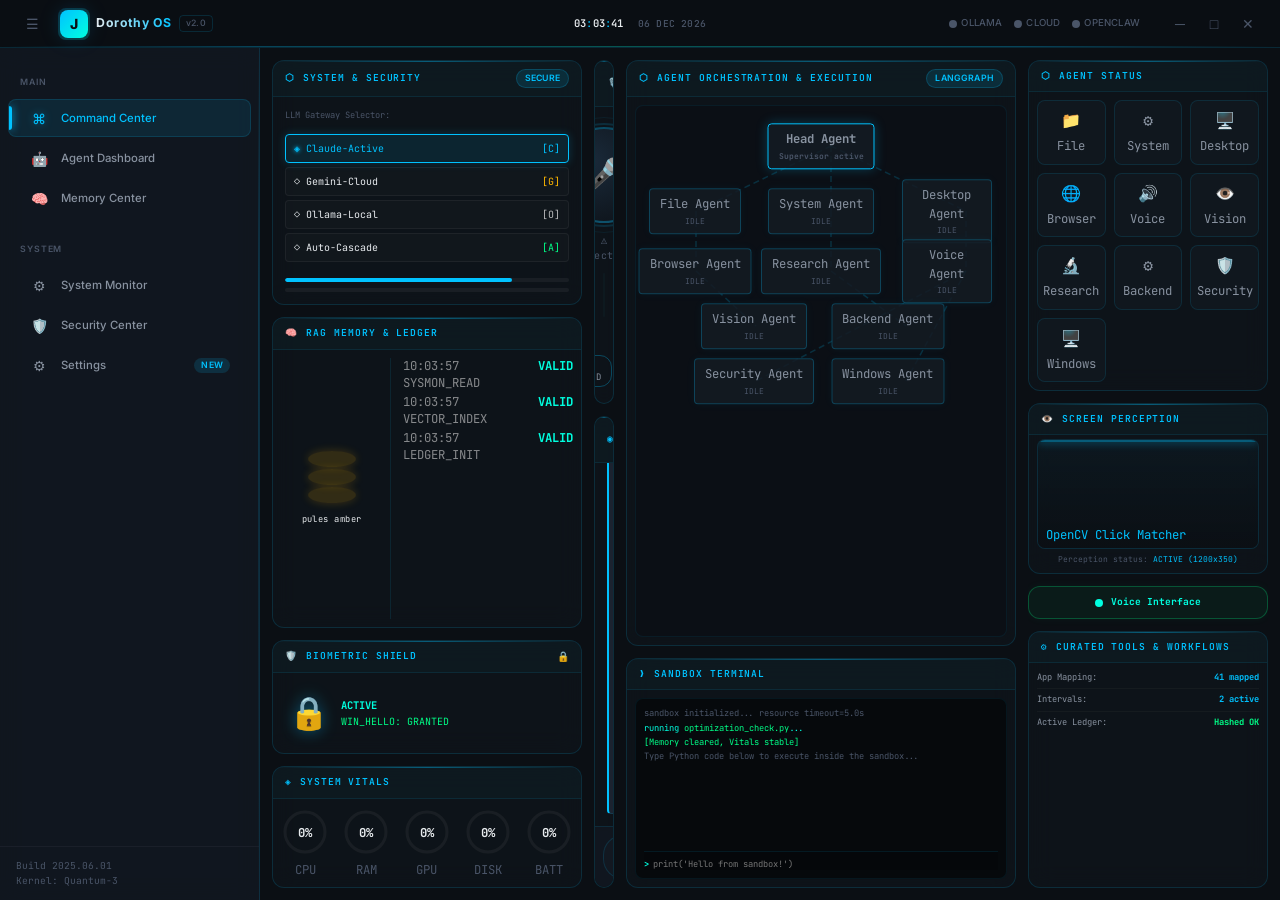
==== ui/index.html @ 58ab39a3 "feat: Initial commit of Dorothy OS v2.0 - Multiagent System OS with voice, intent-routing, LLM provi" ====
<!DOCTYPE html>
<html lang="en">
<head>
  <meta charset="UTF-8">
  <meta name="viewport" content="width=device-width, initial-scale=1.0">
  <meta name="description" content="Dorothy OS v2.0 — AI Operating System Command Center">
  <meta name="theme-color" content="#0B0F14">
  <title>Dorothy OS v2.0 — Command Center</title>

  <!-- Google Fonts -->
  <link rel="preconnect" href="https://fonts.googleapis.com">
  <link rel="preconnect" href="https://fonts.gstatic.com" crossorigin>
  <link href="https://fonts.googleapis.com/css2?family=Inter:wght@300;400;500;600;700;800&family=JetBrains+Mono:wght@300;400;500;600;700&display=swap" rel="stylesheet">

  <!-- Design System -->
  <link rel="stylesheet" href="/ui/css/tokens.css">
  <link rel="stylesheet" href="/ui/css/layout.css">
  <link rel="stylesheet" href="/ui/css/components.css">
  <link rel="stylesheet" href="/ui/css/hud.css">

  <style>
    /* ── Voice Orb ─────────────────────────────────── */
    .voice-orb-wrap {
      display: flex;
      flex-direction: column;
      align-items: center;
      gap: 10px;
      padding: 12px 0 8px;
    }
    .voice-orb {
      position: relative;
      width: 96px;
      height: 96px;
      border-radius: 50%;
      cursor: pointer;
      transition: transform 0.15s ease, box-shadow 0.3s ease;
      background: radial-gradient(circle at 35% 35%, #1a2a3a, #0b0f14);
      border: 2px solid rgba(0,194,255,0.3);
      display: flex;
      align-items: center;
      justify-content: center;
      font-size: 32px;
      user-select: none;
      -webkit-user-select: none;
    }
    .voice-orb::before {
      content: '';
      position: absolute;
      inset: -6px;
      border-radius: 50%;
      border: 2px solid rgba(0,194,255,0.15);
      animation: orb-pulse-idle 3s ease-in-out infinite;
    }
    .voice-orb::after {
      content: '';
      position: absolute;
      inset: -12px;
      border-radius: 50%;
      border: 1px solid rgba(0,194,255,0.07);
      animation: orb-pulse-idle 3s ease-in-out infinite 0.8s;
    }
    @keyframes orb-pulse-idle {
      0%, 100% { opacity: 0.4; transform: scale(1); }
      50%       { opacity: 0.9; transform: scale(1.06); }
    }
    /* Recording state */
    .voice-orb.orb-recording {
      background: radial-gradient(circle at 35% 35%, #3a1a1a, #1a0a0a);
      border-color: rgba(255,50,50,0.8);
      box-shadow: 0 0 24px rgba(255,50,50,0.6), 0 0 48px rgba(255,50,50,0.2);
      transform: scale(1.08);
      animation: orb-record-pulse 0.6s ease-in-out infinite alternate;
    }
    @keyframes orb-record-pulse {
      from { box-shadow: 0 0 20px rgba(255,50,50,0.5); }
      to   { box-shadow: 0 0 40px rgba(255,50,50,0.9), 0 0 80px rgba(255,50,50,0.3); }
    }
    /* Processing state */
    .voice-orb.orb-processing {
      border-color: rgba(255,184,0,0.8);
      box-shadow: 0 0 24px rgba(255,184,0,0.5);
      animation: orb-spin 1s linear infinite;
    }
    @keyframes orb-spin {
      from { filter: hue-rotate(0deg); }
      to   { filter: hue-rotate(360deg); }
    }
    /* Speaking state */
    .voice-orb.orb-speaking {
      border-color: rgba(0,255,136,0.8);
      box-shadow: 0 0 24px rgba(0,255,136,0.5), 0 0 48px rgba(0,255,136,0.2);
      animation: orb-speak-pulse 0.4s ease-in-out infinite alternate;
    }
    @keyframes orb-speak-pulse {
      from { transform: scale(1.0); box-shadow: 0 0 16px rgba(0,255,136,0.4); }
      to   { transform: scale(1.1); box-shadow: 0 0 36px rgba(0,255,136,0.8); }
    }
    /* Hold label */
    #voice-orb-status {
      font-family: var(--font-mono);
      font-size: 10px;
      color: var(--text-muted);
      letter-spacing: 0.08em;
      text-align: center;
    }
    /* Waveform canvas */
    #voice-wave-canvas {
      width: 100%;
      height: 44px;
      display: block;
      border-radius: 6px;
      background: rgba(0,194,255,0.03);
    }
    /* Live transcript */
    #voice-transcript-live {
      font-family: var(--font-mono);
      font-size: 10px;
      color: var(--color-accent-cyan);
      text-align: center;
      min-height: 16px;
      transition: opacity 0.4s ease;
      opacity: 0;
      padding: 0 8px;
      word-break: break-word;
    }
    /* Mode toggle */
    #btn-voice-mode-toggle {
      font-family: var(--font-mono);
      font-size: 9px;
      padding: 3px 10px;
      border-radius: 12px;
      border: 1px solid rgba(0,194,255,0.3);
      background: transparent;
      color: var(--text-secondary);
      cursor: pointer;
      letter-spacing: 0.06em;
      transition: all 0.2s;
    }
    #btn-voice-mode-toggle.active {
      border-color: rgba(255,50,50,0.7);
      color: #ff5555;
      background: rgba(255,50,50,0.08);
    }
    #btn-voice-mode-toggle:hover { opacity: 0.85; }
    /* Wave ring state classes */
    .audio-waveform-ring.voice-state-recording .wave-bar { animation-play-state: running; background: #ff4444; }
    .audio-waveform-ring.voice-state-speaking  .wave-bar { animation-play-state: running; background: #00ff88; }
    .audio-waveform-ring.voice-state-idle      .wave-bar { animation-play-state: paused; }

    /* ── Agent Dashboard ──────────────────────────────── */
    .full-page-grid { display:flex; flex-direction:column; gap:16px; padding:16px; height:100%; overflow-y:auto; }
    .agent-full-card { background:rgba(0,194,255,0.04); border:1px solid rgba(0,194,255,0.15); border-radius:12px; padding:20px; }
    .head-card { border-color:rgba(0,194,255,0.4); background:rgba(0,194,255,0.07); }
    .agent-full-header { display:flex; align-items:center; gap:14px; margin-bottom:16px; }
    .agent-full-icon { font-size:36px; }
    .agent-full-name { font-size:18px; font-weight:700; color:#fff; }
    .agent-badge-general { background:#00c2ff; color:#000; font-size:9px; font-weight:800; padding:2px 7px; border-radius:8px; margin-left:8px; vertical-align:middle; }
    .agent-full-role { font-size:11px; color:var(--text-muted); font-family:var(--font-mono); margin-top:3px; }
    .agent-live-dot { width:10px; height:10px; border-radius:50%; background:#00ff88; margin-left:auto; box-shadow:0 0 8px #00ff88; animation:orb-pulse-idle 2s infinite; }
    .agent-full-stats { display:flex; gap:24px; margin-bottom:12px; }
    .agent-stat-block { text-align:center; }
    .agent-stat-val { font-size:24px; font-weight:700; color:#00c2ff; font-family:var(--font-mono); }
    .agent-stat-label { font-size:10px; color:var(--text-muted); text-transform:uppercase; }
    .agent-full-desc { font-size:12px; color:var(--text-secondary); line-height:1.6; }
    .employee-agents-section { flex:1; }
    .section-label { font-family:var(--font-mono); font-size:9px; color:var(--text-muted); letter-spacing:0.1em; margin-bottom:10px; }
    .employee-grid { display:grid; grid-template-columns:repeat(auto-fill,minmax(130px,1fr)); gap:10px; }
    .emp-card { background:rgba(255,255,255,0.03); border:1px solid rgba(255,255,255,0.08); border-radius:10px; padding:14px 10px; text-align:center; transition:all 0.2s; }
    .emp-card.emp-active { border-color:rgba(0,194,255,0.5); background:rgba(0,194,255,0.08); box-shadow:0 0 12px rgba(0,194,255,0.15); }
    .emp-icon { font-size:22px; margin-bottom:6px; }
    .emp-name { font-size:11px; font-weight:600; color:#fff; }
    .emp-role { font-size:9px; color:var(--text-muted); font-family:var(--font-mono); margin-top:2px; }
    .emp-status { font-size:9px; font-weight:700; font-family:var(--font-mono); margin-top:6px; padding:2px 6px; border-radius:6px; }
    .emp-status.idle    { color:rgba(255,255,255,0.3); background:rgba(255,255,255,0.04); }
    .emp-status.working { color:#ffb800; background:rgba(255,184,0,0.1); animation:orb-pulse-idle 0.8s infinite; }
    .emp-status.thinking{ color:#00c2ff; background:rgba(0,194,255,0.1); }
    .task-log-panel { background:rgba(0,0,0,0.2); border:1px solid rgba(0,194,255,0.1); border-radius:10px; padding:14px; }
    .task-log-feed { max-height:200px; overflow-y:auto; display:flex; flex-direction:column; gap:3px; }
    .task-log-row { font-family:var(--font-mono); font-size:10px; color:var(--text-secondary); display:flex; gap:10px; }
    .task-log-row.muted { color:var(--text-muted); }
    .tlog-time { color:rgba(0,194,255,0.5); flex-shrink:0; }
    .tlog-msg { word-break:break-word; }

    /* ── Memory Center ─────────────────────────────────── */
    .memory-page-layout { display:flex; flex-direction:column; gap:16px; padding:16px; height:100%; overflow-y:auto; }
    .memory-search-bar { display:flex; gap:10px; }
    .memory-search-field { flex:1; background:rgba(0,194,255,0.05); border:1px solid rgba(0,194,255,0.2); border-radius:8px; padding:10px 14px; color:#fff; font-size:13px; outline:none; }
    .memory-search-field:focus { border-color:rgba(0,194,255,0.5); }
    .memory-search-submit { background:rgba(0,194,255,0.15); border:1px solid rgba(0,194,255,0.3); color:#00c2ff; padding:10px 18px; border-radius:8px; cursor:pointer; font-weight:600; transition:all 0.2s; }
    .memory-search-submit:hover { background:rgba(0,194,255,0.25); }
    .memory-stats-row { display:grid; grid-template-columns:repeat(4,1fr); gap:10px; }
    .mem-stat-card { background:rgba(0,194,255,0.04); border:1px solid rgba(0,194,255,0.12); border-radius:10px; padding:14px; text-align:center; }
    .mem-stat-num { font-size:22px; font-weight:700; color:#00c2ff; font-family:var(--font-mono); }
    .mem-stat-label { font-size:10px; color:var(--text-muted); margin-top:4px; }
    .memory-results-panel { flex:1; display:flex; flex-direction:column; gap:8px; overflow-y:auto; }
    .memory-result-placeholder { color:var(--text-muted); font-size:13px; text-align:center; padding:40px; }
    .memory-result-card { background:rgba(255,255,255,0.03); border:1px solid rgba(255,255,255,0.07); border-radius:10px; padding:14px; }
    .mem-res-role { font-size:9px; font-weight:700; font-family:var(--font-mono); margin-bottom:6px; display:inline-block; padding:2px 7px; border-radius:4px; }
    .mem-res-role.user      { background:rgba(0,194,255,0.15); color:#00c2ff; }
    .mem-res-role.assistant { background:rgba(0,255,136,0.12); color:#00ff88; }
    .mem-res-text { font-size:13px; color:#fff; margin-bottom:6px; line-height:1.5; }
    .mem-res-meta { font-size:10px; color:var(--text-muted); font-family:var(--font-mono); }

    /* ── System Monitor ────────────────────────────────── */
    .sysmon-layout { display:flex; flex-direction:column; gap:16px; padding:16px; height:100%; overflow-y:auto; }
    .sysmon-vitals-row { display:grid; grid-template-columns:repeat(5,1fr); gap:10px; }
    .sysmon-vital-card { background:rgba(0,194,255,0.04); border:1px solid rgba(0,194,255,0.12); border-radius:10px; padding:14px 12px; }
    .sysmon-vital-label { font-family:var(--font-mono); font-size:9px; color:var(--text-muted); letter-spacing:0.1em; margin-bottom:8px; }
    .sysmon-bar-wrap { background:rgba(255,255,255,0.06); border-radius:4px; height:6px; margin-bottom:8px; overflow:hidden; }
    .sysmon-bar { height:100%; border-radius:4px; transition:width 1s ease; width:0%; }
    .sysmon-vital-val { font-size:18px; font-weight:700; color:#fff; font-family:var(--font-mono); }
    .sysmon-procs-panel { background:rgba(0,0,0,0.2); border:1px solid rgba(0,194,255,0.1); border-radius:10px; padding:14px; flex:1; }
    .sysmon-procs-header { display:flex; justify-content:space-between; align-items:center; margin-bottom:12px; font-family:var(--font-mono); font-size:11px; color:var(--text-secondary); }
    .sysmon-refresh-btn { background:rgba(0,194,255,0.1); border:1px solid rgba(0,194,255,0.2); color:#00c2ff; padding:4px 12px; border-radius:6px; cursor:pointer; font-size:11px; }
    .sysmon-procs-table-wrap { overflow-y:auto; max-height:280px; }
    .sysmon-table { width:100%; border-collapse:collapse; font-family:var(--font-mono); font-size:11px; }
    .sysmon-table th { color:var(--text-muted); padding:6px 8px; text-align:left; border-bottom:1px solid rgba(255,255,255,0.06); font-weight:600; position:sticky; top:0; background:#0b0f14; }
    .sysmon-table td { padding:6px 8px; color:var(--text-secondary); border-bottom:1px solid rgba(255,255,255,0.04); }
    .sysmon-table tr:hover td { background:rgba(0,194,255,0.04); }
    .smon-proc-name { color:#fff; font-weight:500; max-width:160px; overflow:hidden; text-overflow:ellipsis; white-space:nowrap; }
    .smon-loading { text-align:center; color:var(--text-muted); padding:20px; }
    .smon-kill-btn { background:rgba(255,50,50,0.1); border:1px solid rgba(255,50,50,0.3); color:#ff5555; padding:2px 8px; border-radius:4px; cursor:pointer; font-size:10px; }
    .smon-kill-btn:hover { background:rgba(255,50,50,0.2); }
    .sysmon-net-row { display:grid; grid-template-columns:repeat(4,1fr); gap:10px; }
    .sysmon-net-card { background:rgba(0,194,255,0.04); border:1px solid rgba(0,194,255,0.1); border-radius:10px; padding:14px; display:flex; flex-direction:column; gap:4px; }
    .smon-net-label { font-size:10px; color:var(--text-muted); font-family:var(--font-mono); }
    .smon-net-val { font-size:16px; font-weight:700; color:#00c2ff; font-family:var(--font-mono); }

    /* ── Security Center ───────────────────────────────── */
    .security-layout { display:flex; flex-direction:column; gap:16px; padding:16px; height:100%; overflow-y:auto; }
    .sec-biometric-card { background:linear-gradient(135deg,rgba(0,194,255,0.08),rgba(0,255,136,0.04)); border:1px solid rgba(0,194,255,0.25); border-radius:14px; padding:24px; text-align:center; }
    .sec-bio-icon { font-size:48px; margin-bottom:10px; }
    .sec-bio-title { font-size:18px; font-weight:700; color:#fff; }
    .sec-bio-status { font-family:var(--font-mono); font-size:13px; color:#00ff88; margin:8px 0 16px; }
    .sec-challenge-btn { background:rgba(0,194,255,0.15); border:1px solid rgba(0,194,255,0.4); color:#00c2ff; padding:10px 24px; border-radius:8px; cursor:pointer; font-size:13px; font-weight:600; transition:all 0.2s; }
    .sec-challenge-btn:hover { background:rgba(0,194,255,0.25); }
    .sec-audit-panel { background:rgba(0,0,0,0.2); border:1px solid rgba(0,194,255,0.1); border-radius:10px; padding:16px; }
    .sec-panel-title { font-family:var(--font-mono); font-size:11px; color:var(--text-muted); margin-bottom:12px; }
    .sec-audit-feed { display:flex; flex-direction:column; gap:4px; max-height:200px; overflow-y:auto; }
    .sec-audit-row { display:flex; gap:12px; align-items:center; font-family:var(--font-mono); font-size:10px; }
    .sec-audit-time { color:rgba(0,194,255,0.5); flex-shrink:0; }
    .sec-audit-action { flex:1; color:var(--text-secondary); }
    .sec-audit-tag { padding:1px 6px; border-radius:4px; font-weight:700; }
    .sec-audit-tag.ok   { background:rgba(0,255,136,0.12); color:#00ff88; }
    .sec-audit-tag.fail { background:rgba(255,50,50,0.12);  color:#ff4444; }
    .sec-keys-panel { background:rgba(0,0,0,0.15); border:1px solid rgba(255,255,255,0.06); border-radius:10px; padding:16px; }
    .sec-key-row { display:flex; justify-content:space-between; align-items:center; padding:10px 0; border-bottom:1px solid rgba(255,255,255,0.05); }
    .sec-key-row:last-child { border-bottom:none; }
    .sec-key-name { font-size:13px; color:#fff; }
    .sec-key-status { font-family:var(--font-mono); font-size:11px; }

    /* ── Settings ──────────────────────────────────────── */
    .settings-layout { display:flex; flex-direction:column; gap:16px; padding:16px; height:100%; overflow-y:auto; }
    .settings-section { background:rgba(255,255,255,0.02); border:1px solid rgba(255,255,255,0.07); border-radius:12px; padding:20px; }
    .settings-section-title { font-size:14px; font-weight:700; color:#fff; margin-bottom:16px; }
    .settings-row { display:flex; align-items:center; justify-content:space-between; margin-bottom:12px; }
    .settings-label { font-size:12px; color:var(--text-secondary); }
    .settings-select { background:rgba(0,194,255,0.07); border:1px solid rgba(0,194,255,0.2); border-radius:7px; color:#fff; padding:7px 12px; font-size:12px; outline:none; min-width:180px; }
    .settings-input  { background:rgba(0,194,255,0.05); border:1px solid rgba(0,194,255,0.15); border-radius:7px; color:#fff; padding:7px 12px; font-size:12px; outline:none; min-width:180px; font-family:var(--font-mono); }
    .settings-apply-btn { background:rgba(0,194,255,0.15); border:1px solid rgba(0,194,255,0.3); color:#00c2ff; padding:9px 20px; border-radius:8px; cursor:pointer; font-size:12px; font-weight:600; margin-top:4px; transition:all 0.2s; }
    .settings-apply-btn:hover { background:rgba(0,194,255,0.25); }
    .settings-conn-result { font-family:var(--font-mono); font-size:11px; color:#00ff88; margin-top:8px; }
    .settings-color-row { display:flex; gap:10px; }
    .color-swatch { width:28px; height:28px; border-radius:50%; cursor:pointer; border:3px solid transparent; transition:all 0.2s; }
    .color-swatch.active { border-color:#fff; transform:scale(1.15); }
    .color-swatch:hover  { transform:scale(1.1); }
  </style>
</head>
<body>

  <!-- ═══════════════════════════════════════════════════════
       APP SHELL
       ═══════════════════════════════════════════════════════ -->
  <div id="app-shell">

    <!-- ─── TOP BAR ──────────────────────────────────────── -->
    <header id="top-bar">
      <div class="topbar-left">
        <button id="btn-sidebar-toggle" aria-label="Toggle sidebar">☰</button>
        <div id="logo">
          <div id="logo-icon">J</div>
          <span id="logo-text">Dorothy OS</span>
          <span id="logo-version">v2.0</span>
        </div>
      </div>

      <div class="topbar-center">
        <div id="system-clock">
          <span class="clock-time">--</span><span class="clock-separator">:</span><span class="clock-time">--</span><span class="clock-separator">:</span><span class="clock-time">--</span>
        </div>
      </div>

      <div class="topbar-right">
        <div class="status-indicators">
          <div class="status-indicator tooltip" data-tooltip="Ollama Local LLM" id="indicator-ollama">
            <span class="status-dot offline" id="dot-ollama"></span>
            <span class="status-label">Ollama</span>
          </div>
          <div class="status-indicator tooltip" data-tooltip="Cloud API" id="indicator-cloud">
            <span class="status-dot offline" id="dot-cloud"></span>
            <span class="status-label">Cloud</span>
          </div>
          <div class="status-indicator tooltip" data-tooltip="OpenClaw Agent Framework" id="indicator-openclaw">
            <span class="status-dot offline" id="dot-openclaw"></span>
            <span class="status-label">OpenClaw</span>
          </div>
        </div>

        <div class="window-controls">
          <button class="window-btn" id="btn-window-minimize" aria-label="Minimize">─</button>
          <button class="window-btn" id="btn-window-maximize" aria-label="Maximize">□</button>
          <button class="window-btn" id="btn-window-close" aria-label="Close">✕</button>
        </div>
      </div>
    </header>

    <!-- ─── SIDEBAR ──────────────────────────────────────── -->
    <aside id="sidebar">
      <nav id="sidebar-nav">
        <div class="nav-section">
          <div class="nav-section-title">Main</div>
          <div class="nav-item active" data-page="command-center" id="nav-command-center">
            <span class="nav-icon">⌘</span>
            <span class="nav-label">Command Center</span>
          </div>
          <div class="nav-item" data-page="agent-dashboard" id="nav-agent-dashboard">
            <span class="nav-icon">🤖</span>
            <span class="nav-label">Agent Dashboard</span>
          </div>
          <div class="nav-item" data-page="memory-center" id="nav-memory-center">
            <span class="nav-icon">🧠</span>
            <span class="nav-label">Memory Center</span>
          </div>
        </div>

        <div class="nav-section">
          <div class="nav-section-title">System</div>
          <div class="nav-item" data-page="system-monitor" id="nav-system-monitor">
            <span class="nav-icon">⚙</span>
            <span class="nav-label">System Monitor</span>
          </div>
          <div class="nav-item" data-page="security-center" id="nav-security-center">
            <span class="nav-icon">🛡️</span>
            <span class="nav-label">Security Center</span>
          </div>
          <div class="nav-item" data-page="settings" id="nav-settings">
            <span class="nav-icon">⚙</span>
            <span class="nav-label">Settings</span>
            <span class="nav-badge">NEW</span>
          </div>
        </div>
      </nav>

      <div class="sidebar-footer">
        <div class="sidebar-footer-text" style="font-size: var(--font-size-xs); color: var(--text-muted); font-family: var(--font-mono);">
          Build 2025.06.01<br>
          Kernel: Quantum-3
        </div>
      </div>
    </aside>

    <!-- ─── MAIN CONTENT ─────────────────────────────────── -->
    <main id="main-content">

      <!-- ═══ COMMAND CENTER PAGE ═══ -->
      <div class="page-view active" id="page-command-center">

        <!-- ─── COLUMN 1: SYSTEM & SECURITY ─── -->
        <div class="hud-col">
          <!-- LLM Gateway -->
          <div class="panel-hud">
            <div class="panel-hud-header">
              <div class="panel-hud-title"><span>⬡</span> System & Security</div>
              <div class="badge badge-cyan">SECURE</div>
            </div>
            <div class="panel-hud-body">
              <div class="llm-gateway-container">
                <div class="llm-label">LLM Gateway Selector:</div>
                <div class="llm-selector-list" id="llm-selectors">
                  <div class="llm-selector-item active" id="llm-claude" data-model="claude">
                    <span><span class="llm-indicator">◈</span> Claude-Active</span>
                    <span style="color:#00c2ff;">[C]</span>
                  </div>
                  <div class="llm-selector-item" id="llm-gemini" data-model="gemini">
                    <span><span class="llm-indicator">◇</span> Gemini-Cloud</span>
                    <span style="color:#ffb800;">[G]</span>
                  </div>
                  <div class="llm-selector-item" id="llm-ollama" data-model="ollama">
                    <span><span class="llm-indicator">◇</span> Ollama-Local</span>
                    <span style="color:rgba(255,255,255,0.7);">[O]</span>
                  </div>
                  <div class="llm-selector-item" id="llm-auto" data-model="auto">
                    <span><span class="llm-indicator">◇</span> Auto-Cascade</span>
                    <span style="color:#00ff88;">[A]</span>
                  </div>
                </div>
                <div style="margin-top: 8px; display: flex; flex-direction: column; gap: 6px;">
                  <div class="llm-slider-track"><div class="llm-slider-fill claude"></div></div>
                  <div class="llm-slider-track"><div class="llm-slider-fill gemini"></div></div>
                </div>
              </div>
            </div>
          </div>

          <!-- RAG Memory & Audit Ledger -->
          <div class="panel-hud" style="flex: 1;">
            <div class="panel-hud-header">
              <div class="panel-hud-title"><span>🧠</span> RAG Memory & Ledger</div>
            </div>
            <div class="panel-hud-body" style="padding: var(--space-sm);">
              <div class="rag-audit-split">
                <!-- RAG memory amber cylinder -->
                <div class="rag-memory-widget">
                  <div class="cylinder-db">
                    <div class="cylinder-ring top"></div>
                    <div class="cylinder-ring mid"></div>
                    <div class="cylinder-ring bot"></div>
                  </div>
                  <div class="rag-db-label">pules amber</div>
                </div>
                <!-- Audit Ledger chain -->
                <div class="audit-ledger-console">
                  <div class="audit-ledger-row"><span>10:03:57 SYSMON_READ</span> <span class="audit-tag-valid">VALID</span></div>
                  <div class="audit-ledger-row"><span>10:03:57 VECTOR_INDEX</span> <span class="audit-tag-valid">VALID</span></div>
                  <div class="audit-ledger-row"><span>10:03:57 LEDGER_INIT</span> <span class="audit-tag-valid">VALID</span></div>
                  <div class="audit-ledger-row"><span>10:03:58 WS_HANDSHAKE</span> <span class="audit-tag-valid">VALID</span></div>
                  <div class="audit-ledger-row"><span>10:04:02 BIO_SHIELD</span> <span class="audit-tag-valid">VALID</span></div>
                  <div class="audit-ledger-row"><span>10:04:02 AUDIT_LEDGER</span> <span class="audit-tag-valid">VALID</span></div>
                  <div class="audit-ledger-row"><span>10:04:15 SYSMON_READ</span> <span class="audit-tag-valid">VALID</span></div>
                </div>
              </div>
            </div>
          </div>

          <!-- Biometric Shield -->
          <div class="panel-hud">
            <div class="panel-hud-header">
              <div class="panel-hud-title"><span>🛡️</span> Biometric Shield</div>
              <span class="icon" style="color: var(--color-accent-cyan); font-size: 10px;">🔒</span>
            </div>
            <div class="panel-hud-body">
              <div class="bio-shield-wrapper" id="bio-shield-trigger">
                <span class="bio-icon-glow" id="bio-icon">🔒</span>
                <div class="bio-status-block">
                  <span class="bio-title-active" id="bio-status-label">ACTIVE</span>
                  <span class="bio-desc" id="bio-status-desc" style="color: #00ff88; font-family: var(--font-mono); font-size: 10px;">WIN_HELLO: GRANTED</span>
                </div>
              </div>
            </div>

          </div>

          <!-- System Vitals Circles -->
          <div class="panel-hud">
            <div class="panel-hud-header">
              <div class="panel-hud-title"><span>◈</span> System Vitals</div>
            </div>
            <div class="panel-hud-body" style="padding: var(--space-sm) var(--space-xs);">
              <div class="radial-vitals-row">
                <!-- CPU -->
                <div class="radial-gauge-container">
                  <svg class="svg-gauge" viewBox="0 0 100 100">
                    <circle class="bg" cx="50" cy="50" r="40" />
                    <circle class="fill" id="circle-cpu" cx="50" cy="50" r="40" style="stroke: #00c2ff;" />
                  </svg>
                  <span class="gauge-inner-val" id="val-cpu">0%</span>
                  <span class="gauge-label">CPU</span>
                </div>
                <!-- RAM -->
                <div class="radial-gauge-container">
                  <svg class="svg-gauge" viewBox="0 0 100 100">
                    <circle class="bg" cx="50" cy="50" r="40" />
                    <circle class="fill" id="circle-ram" cx="50" cy="50" r="40" style="stroke: #00ff88;" />
                  </svg>
                  <span class="gauge-inner-val" id="val-ram">0%</span>
                  <span class="gauge-label">RAM</span>
                </div>
                <!-- GPU -->
                <div class="radial-gauge-container">
                  <svg class="svg-gauge" viewBox="0 0 100 100">
                    <circle class="bg" cx="50" cy="50" r="40" />
                    <circle class="fill" id="circle-gpu" cx="50" cy="50" r="40" style="stroke: #ffb800;" />
                  </svg>
                  <span class="gauge-inner-val" id="val-gpu">0%</span>
                  <span class="gauge-label">GPU</span>
                </div>
                <!-- Disk -->
                <div class="radial-gauge-container">
                  <svg class="svg-gauge" viewBox="0 0 100 100">
                    <circle class="bg" cx="50" cy="50" r="40" />
                    <circle class="fill" id="circle-disk" cx="50" cy="50" r="40" style="stroke: #00c2ff;" />
                  </svg>
                  <span class="gauge-inner-val" id="val-disk">0%</span>
                  <span class="gauge-label">DISK</span>
                </div>
                <!-- Battery -->
                <div class="radial-gauge-container">
                  <svg class="svg-gauge" viewBox="0 0 100 100">
                    <circle class="bg" cx="50" cy="50" r="40" />
                    <circle class="fill" id="circle-battery" cx="50" cy="50" r="40" style="stroke: #00ff88;" />
                  </svg>
                  <span class="gauge-inner-val" id="val-battery">0%</span>
                  <span class="gauge-label">BATT</span>
                </div>
              </div>
            </div>
          </div>
        </div>

        <!-- ─── COLUMN 2: CENTER AUDIO CORE ─── -->
        <div class="hud-col">
          <!-- Voice Orb + WebRTC Pipeline -->
          <div class="panel-hud">
            <div class="panel-hud-header">
              <div class="panel-hud-title"><span>🎙️</span> Voice Pipeline</div>
              <div class="badge badge-cyan" id="voice-ws-badge">CONNECTING</div>
            </div>
            <div class="panel-hud-body" style="padding: var(--space-sm);">

              <!-- Central orb + waveform -->
              <div class="voice-orb-wrap">

                <!-- Mic Orb (push to talk) -->
                <div id="voice-orb" class="voice-orb orb-idle" id="btn-voice-orb"
                     title="Hold to speak / release to send">
                  🎤
                </div>
                <div id="voice-orb-status">🎙️ Hold to speak</div>

                <!-- Waveform canvas -->
                <canvas id="voice-wave-canvas" width="220" height="44"></canvas>

                <!-- Live transcript echo -->
                <div id="voice-transcript-live"></div>

                <!-- Mode toggle -->
                <div style="display:flex; align-items:center; gap:8px; margin-top:2px;">
                  <button id="btn-voice-mode-toggle">⚪ HOLD</button>
                  <span style="font-size:9px; color:var(--text-muted); font-family:var(--font-mono);">mode</span>
                </div>

                <!-- Legacy wave ring (kept for CSS compat) -->
                <div style="display:none;">
                  <div class="audio-waveform-ring" id="legacy-wave-ring">
                    <div class="wave-bar"></div><div class="wave-bar"></div>
                    <div class="wave-bar"></div><div class="wave-bar"></div>
                    <div class="wave-bar"></div><div class="wave-bar"></div>
                  </div>
                </div>
              </div>

            </div>
          </div>

          <!-- Transcript panel -->
          <div class="panel-hud chat-hud-panel">
            <div class="panel-hud-header">
              <div class="panel-hud-title"><span>◉</span> Conversation Transcript</div>
              <div class="badge badge-cyan">LIVE</div>
            </div>
            <div id="chat-messages-hud">
              <!-- Mirror of main chat messages for widescreen visibility -->
            </div>
            <!-- Message Input row -->
            <div id="chat-input-bar" style="margin: 0; padding: var(--space-sm); border-top: 1px solid rgba(0, 194, 255, 0.12);">
              <div id="chat-input-wrapper">
                <textarea id="chat-input" rows="1" placeholder="Type a message..." aria-label="Chat input"></textarea>
              </div>
              <button id="btn-send" aria-label="Send message">
                <svg width="18" height="18" viewBox="0 0 24 24" fill="none" stroke="currentColor" stroke-width="2.5" stroke-linecap="round" stroke-linejoin="round">
                  <line x1="22" y1="2" x2="11" y2="13"></line>
                  <polygon points="22 2 15 22 11 13 2 9 22 2"></polygon>
                </svg>
              </button>
            </div>
          </div>
        </div>

        <!-- ─── COLUMN 3: AGENT ORCHESTRATION & TERMINAL ─── -->
        <div class="hud-col">
          <!-- Compiled LangGraph diagram -->
          <div class="panel-hud langgraph-net-panel" style="flex: 1;">
            <div class="panel-hud-header">
              <div class="panel-hud-title"><span>⬡</span> Agent Orchestration & Execution</div>
              <div class="badge badge-cyan">LangGraph</div>
            </div>
            <div class="panel-hud-body" style="padding: var(--space-sm);">
              <div class="langgraph-canvas-container" id="langgraph-flowchart">
                <svg class="graph-svg-connections">
                  <!-- Connection lines linking supervisor and nodes -->
                  <line class="graph-svg-line" x1="195" y1="40" x2="60" y2="105" />
                  <line class="graph-svg-line" x1="195" y1="40" x2="195" y2="105" />
                  <line class="graph-svg-line" x1="195" y1="40" x2="330" y2="105" />
                  
                  <line class="graph-svg-line" x1="60" y1="105" x2="60" y2="165" />
                  <line class="graph-svg-line" x1="195" y1="105" x2="195" y2="165" />
                  <line class="graph-svg-line" x1="330" y1="105" x2="330" y2="165" />
                  
                  <line class="graph-svg-line" x1="60" y1="165" x2="120" y2="220" />
                  <line class="graph-svg-line" x1="195" y1="165" x2="270" y2="220" />
                  <line class="graph-svg-line" x1="330" y1="165" x2="120" y2="275" />
                  <line class="graph-svg-line" x1="330" y1="165" x2="270" y2="275" />
                </svg>

                <!-- Agent Graph Nodes -->
                <div class="graph-node head-node" id="graph-node-lead" style="top: 40px; left: 50%;">
                  Head Agent
                  <div class="node-subtext">Supervisor active</div>
                </div>
                
                <div class="graph-node" id="graph-node-file" style="top: 105px; left: 16%;">
                  File Agent
                  <div class="node-subtext">IDLE</div>
                </div>
                <div class="graph-node" id="graph-node-system" style="top: 105px; left: 50%;">
                  System Agent
                  <div class="node-subtext">IDLE</div>
                </div>
                <div class="graph-node" id="graph-node-desktop" style="top: 105px; left: 84%;">
                  Desktop Agent
                  <div class="node-subtext">IDLE</div>
                </div>
                
                <div class="graph-node" id="graph-node-browser" style="top: 165px; left: 16%;">
                  Browser Agent
                  <div class="node-subtext">IDLE</div>
                </div>
                <div class="graph-node" id="graph-node-research" style="top: 165px; left: 50%;">
                  Research Agent
                  <div class="node-subtext">IDLE</div>
                </div>
                <div class="graph-node" id="graph-node-voice" style="top: 165px; left: 84%;">
                  Voice Agent
                  <div class="node-subtext">IDLE</div>
                </div>
                
                <div class="graph-node" id="graph-node-vision" style="top: 220px; left: 32%;">
                  Vision Agent
                  <div class="node-subtext">IDLE</div>
                </div>
                <div class="graph-node" id="graph-node-backend" style="top: 220px; left: 68%;">
                  Backend Agent
                  <div class="node-subtext">IDLE</div>
                </div>
                
                <div class="graph-node" id="graph-node-security" style="top: 275px; left: 32%;">
                  Security Agent
                  <div class="node-subtext">IDLE</div>
                </div>
                <div class="graph-node" id="graph-node-windows" style="top: 275px; left: 68%;">
                  Windows Agent
                  <div class="node-subtext">IDLE</div>
                </div>
              </div>
            </div>
          </div>

          <!-- Sandbox Terminal panel -->
          <div class="panel-hud sandbox-hud-panel">
            <div class="panel-hud-header">
              <div class="panel-hud-title"><span>❯</span> Sandbox Terminal</div>
            </div>
            <div class="panel-hud-body" style="padding: var(--space-sm);">
              <div class="sandbox-console">
                <div class="sandbox-feed" id="sandbox-console-feed">
                  <div class="sandbox-line header">sandbox initialized... resource timeout=5.0s</div>
                  <div class="sandbox-line">running <span style="color: #00ff88;">optimization_check.py</span>...</div>
                  <div class="sandbox-line success">[Memory cleared, Vitals stable]</div>
                  <div class="sandbox-line" style="color: var(--text-muted);">Type Python code below to execute inside the sandbox...</div>
                </div>
                <div class="sandbox-input-line">
                  <span class="sandbox-prompt">&gt;</span>
                  <input type="text" class="sandbox-input" id="sandbox-term-input" placeholder="print('Hello from sandbox!')" aria-label="Sandbox console input">
                </div>
              </div>
            </div>
          </div>

        </div>

        <!-- ─── COLUMN 4: AGENT CARD GRID & SCREEN SNAPSHOT ─── -->
        <div class="hud-col">
          <!-- Agent buttons grid -->
          <div class="panel-hud">
            <div class="panel-hud-header">
              <div class="panel-hud-title"><span>⬡</span> Agent Status</div>
            </div>
            <div class="panel-hud-body" style="padding: var(--space-sm);">
              <div class="hud-agent-grid" id="agent-grid">
                <!-- Status buttons render dynamically here -->
              </div>
            </div>
          </div>

          <!-- Screen Perception view snapshot -->
          <div class="panel-hud hud-vision-panel">
            <div class="panel-hud-header">
              <div class="panel-hud-title"><span>👁️</span> Screen Perception</div>
            </div>
            <div class="panel-hud-body" style="padding: 0 var(--space-sm) var(--space-sm) var(--space-sm);">
              <div class="hud-snapshot-container">
                <img class="hud-snapshot-img" id="hud-perception-snapshot" src="/captures/vlm_perception.png" onerror="this.style.display='none'; this.parentElement.style.background='rgba(0,194,255,0.03)';" alt="Vision snapshot">
                <div class="hud-snapshot-overlay"></div>
                <div class="hud-snapshot-scanline"></div>
                <div class="hud-snapshot-label">OpenCV Click Matcher</div>
              </div>
              <div style="font-family: var(--font-mono); font-size: 8px; color: var(--text-muted); margin-top: 4px; text-align: center;">
                Perception status: <span style="color: var(--color-accent-cyan);">ACTIVE (1200x350)</span>
              </div>
            </div>
          </div>

          <!-- Green mic button -->
          <div class="hud-voice-panel">
            <div class="btn-voice-hud" id="btn-voice-toggle">
              <span class="hud-mic-icon-pulse"></span>
              Voice Interface
            </div>
          </div>

          <!-- Curated Tools metrics -->
          <div class="panel-hud" style="flex: 1;">
            <div class="panel-hud-header">
              <div class="panel-hud-title"><span>⚙</span> Curated Tools & Workflows</div>
            </div>
            <div class="panel-hud-body" style="padding: var(--space-sm);">
              <div class="workflow-metric-row">
                <span>App Mapping:</span>
                <span class="workflow-val-accent">41 mapped</span>
              </div>
              <div class="workflow-metric-row">
                <span>Intervals:</span>
                <span class="workflow-val-accent">2 active</span>
              </div>
              <div class="workflow-metric-row" style="border: none;">
                <span>Active Ledger:</span>
                <span style="color: #00ff88; font-weight: bold;">Hashed OK</span>
              </div>
            </div>
          </div>
        </div>

      </div>

      <!-- ═══ AGENT DASHBOARD PAGE ═══ -->
      <div class="page-view" id="page-agent-dashboard">
        <div class="full-page-grid">

          <!-- HEAD AGENT CARD -->
          <div class="agent-full-card head-card">
            <div class="agent-full-header">
              <div class="agent-full-icon">🧠</div>
              <div>
                <div class="agent-full-name">Head Agent <span class="agent-badge-general">GENERAL</span></div>
                <div class="agent-full-role">Always-on Command Brain · Orchestrates all employees</div>
              </div>
              <div class="agent-live-dot" id="head-live-dot"></div>
            </div>
            <div class="agent-full-stats">
              <div class="agent-stat-block"><div class="agent-stat-val" id="head-queries">0</div><div class="agent-stat-label">Queries</div></div>
              <div class="agent-stat-block"><div class="agent-stat-val" id="head-dispatches">0</div><div class="agent-stat-label">Dispatches</div></div>
              <div class="agent-stat-block"><div class="agent-stat-val" id="head-status-text">IDLE</div><div class="agent-stat-label">Status</div></div>
            </div>
            <div class="agent-full-desc">Listens continuously. Routes commands instantly. Speaks back before employees finish. Dispatches specialists as background tasks.</div>
          </div>

          <!-- EMPLOYEE AGENTS GRID -->
          <div class="employee-agents-section">
            <div class="section-label">⚙ EMPLOYEE AGENTS — SPECIALISTS ON STANDBY</div>
            <div class="employee-grid">
              <div class="emp-card" id="emp-file">
                <div class="emp-icon">📁</div>
                <div class="emp-name">File Agent</div>
                <div class="emp-role">Filesystem</div>
                <div class="emp-status idle" id="emp-status-file">IDLE</div>
              </div>
              <div class="emp-card" id="emp-system">
                <div class="emp-icon">⚙️</div>
                <div class="emp-name">System Agent</div>
                <div class="emp-role">OS Control</div>
                <div class="emp-status idle" id="emp-status-system">IDLE</div>
              </div>
              <div class="emp-card" id="emp-desktop">
                <div class="emp-icon">🖥️</div>
                <div class="emp-name">Desktop Agent</div>
                <div class="emp-role">App Windows</div>
                <div class="emp-status idle" id="emp-status-desktop">IDLE</div>
              </div>
              <div class="emp-card" id="emp-browser">
                <div class="emp-icon">🌐</div>
                <div class="emp-name">Browser Agent</div>
                <div class="emp-role">Web Automation</div>
                <div class="emp-status idle" id="emp-status-browser">IDLE</div>
              </div>
              <div class="emp-card" id="emp-vision">
                <div class="emp-icon">👁️</div>
                <div class="emp-name">Vision Agent</div>
                <div class="emp-role">Screen & Camera</div>
                <div class="emp-status idle" id="emp-status-vision">IDLE</div>
              </div>
              <div class="emp-card" id="emp-research">
                <div class="emp-icon">🔬</div>
                <div class="emp-name">Research Agent</div>
                <div class="emp-role">Data & APIs</div>
                <div class="emp-status idle" id="emp-status-research">IDLE</div>
              </div>
              <div class="emp-card" id="emp-voice">
                <div class="emp-icon">🔊</div>
                <div class="emp-name">Voice Agent</div>
                <div class="emp-role">TTS Synthesis</div>
                <div class="emp-status idle" id="emp-status-voice">IDLE</div>
              </div>
              <div class="emp-card" id="emp-backend">
                <div class="emp-icon">🗄️</div>
                <div class="emp-name">Backend Agent</div>
                <div class="emp-role">Data Pipeline</div>
                <div class="emp-status idle" id="emp-status-backend">IDLE</div>
              </div>
              <div class="emp-card" id="emp-security">
                <div class="emp-icon">🛡️</div>
                <div class="emp-name">Security Agent</div>
                <div class="emp-role">Biometrics Gate</div>
                <div class="emp-status idle" id="emp-status-security">IDLE</div>
              </div>
              <div class="emp-card" id="emp-windows">
                <div class="emp-icon">🪟</div>
                <div class="emp-name">Windows Agent</div>
                <div class="emp-role">Win32 / OS</div>
                <div class="emp-status idle" id="emp-status-windows">IDLE</div>
              </div>
            </div>
          </div>

          <!-- LIVE TASK LOG -->
          <div class="task-log-panel">
            <div class="section-label">📋 LIVE DISPATCH LOG</div>
            <div class="task-log-feed" id="task-log-feed">
              <div class="task-log-row muted">Waiting for commands...</div>
            </div>
          </div>

        </div>
      </div>

      <!-- ═══ MEMORY CENTER PAGE ═══ -->
      <div class="page-view" id="page-memory-center">
        <div class="memory-page-layout">

          <div class="memory-search-bar">
            <input type="text" id="memory-search-input" placeholder="🔍  Search semantic memory..." class="memory-search-field">
            <button id="memory-search-btn" class="memory-search-submit">Search</button>
          </div>

          <div class="memory-stats-row">
            <div class="mem-stat-card"><div class="mem-stat-num" id="mem-total-docs">—</div><div class="mem-stat-label">Total Memories</div></div>
            <div class="mem-stat-card"><div class="mem-stat-num" id="mem-user-msgs">—</div><div class="mem-stat-label">User Messages</div></div>
            <div class="mem-stat-card"><div class="mem-stat-num" id="mem-ai-msgs">—</div><div class="mem-stat-label">AI Responses</div></div>
            <div class="mem-stat-card"><div class="mem-stat-num">TF-IDF</div><div class="mem-stat-label">Search Engine</div></div>
          </div>

          <div class="memory-results-panel" id="memory-results-panel">
            <div class="memory-result-placeholder">Enter a search query above to retrieve relevant memories from the semantic store.</div>
          </div>

        </div>
      </div>

      <!-- ═══ SYSTEM MONITOR PAGE ═══ -->
      <div class="page-view" id="page-system-monitor">
        <div class="sysmon-layout">

          <!-- Live vitals row -->
          <div class="sysmon-vitals-row">
            <div class="sysmon-vital-card">
              <div class="sysmon-vital-label">CPU</div>
              <div class="sysmon-bar-wrap"><div class="sysmon-bar" id="smon-bar-cpu" style="background:#00c2ff;"></div></div>
              <div class="sysmon-vital-val" id="smon-val-cpu">—</div>
            </div>
            <div class="sysmon-vital-card">
              <div class="sysmon-vital-label">RAM</div>
              <div class="sysmon-bar-wrap"><div class="sysmon-bar" id="smon-bar-ram" style="background:#00ff88;"></div></div>
              <div class="sysmon-vital-val" id="smon-val-ram">—</div>
            </div>
            <div class="sysmon-vital-card">
              <div class="sysmon-vital-label">DISK</div>
              <div class="sysmon-bar-wrap"><div class="sysmon-bar" id="smon-bar-disk" style="background:#ffb800;"></div></div>
              <div class="sysmon-vital-val" id="smon-val-disk">—</div>
            </div>
            <div class="sysmon-vital-card">
              <div class="sysmon-vital-label">BATTERY</div>
              <div class="sysmon-bar-wrap"><div class="sysmon-bar" id="smon-bar-batt" style="background:#00ff88;"></div></div>
              <div class="sysmon-vital-val" id="smon-val-batt">—</div>
            </div>
            <div class="sysmon-vital-card">
              <div class="sysmon-vital-label">NET ↓</div>
              <div class="sysmon-bar-wrap"><div class="sysmon-bar" id="smon-bar-net" style="background:#a855f7; width:30%;"></div></div>
              <div class="sysmon-vital-val" id="smon-val-net">—</div>
            </div>
          </div>

          <!-- Process Table -->
          <div class="sysmon-procs-panel">
            <div class="sysmon-procs-header">
              <span>⚡ TOP PROCESSES</span>
              <button id="btn-refresh-procs" class="sysmon-refresh-btn">↻ Refresh</button>
            </div>
            <div class="sysmon-procs-table-wrap">
              <table class="sysmon-table" id="smon-process-table">
                <thead><tr><th>PID</th><th>Process</th><th>CPU%</th><th>RAM%</th><th>Action</th></tr></thead>
                <tbody id="smon-proc-tbody"><tr><td colspan="5" class="smon-loading">Loading processes...</td></tr></tbody>
              </table>
            </div>
          </div>

          <!-- Network info -->
          <div class="sysmon-net-row">
            <div class="sysmon-net-card"><span class="smon-net-label">Download</span><span class="smon-net-val" id="smon-net-down">— MB/s</span></div>
            <div class="sysmon-net-card"><span class="smon-net-label">Upload</span><span class="smon-net-val" id="smon-net-up">— MB/s</span></div>
            <div class="sysmon-net-card"><span class="smon-net-label">Ollama</span><span class="smon-net-val" id="smon-ollama-status">checking...</span></div>
            <div class="sysmon-net-card"><span class="smon-net-label">Agents Online</span><span class="smon-net-val">11</span></div>
          </div>

        </div>
      </div>

      <!-- ═══ SECURITY CENTER PAGE ═══ -->
      <div class="page-view" id="page-security-center">
        <div class="security-layout">

          <div class="sec-biometric-card">
            <div class="sec-bio-icon">🛡️</div>
            <div class="sec-bio-title">Biometric Shield</div>
            <div class="sec-bio-status" id="sec-bio-status">WIN_HELLO: ACTIVE</div>
            <button id="sec-bio-challenge-btn" class="sec-challenge-btn">🔐 Trigger Challenge</button>
          </div>

          <div class="sec-audit-panel">
            <div class="sec-panel-title">📋 Audit Ledger — Recent Actions</div>
            <div class="sec-audit-feed" id="sec-audit-feed">
              <div class="sec-audit-row"><span class="sec-audit-time">--:--:--</span><span class="sec-audit-action">SYSTEM_BOOT</span><span class="sec-audit-tag ok">VALID</span></div>
              <div class="sec-audit-row"><span class="sec-audit-time">--:--:--</span><span class="sec-audit-action">WS_HANDSHAKE</span><span class="sec-audit-tag ok">VALID</span></div>
              <div class="sec-audit-row"><span class="sec-audit-time">--:--:--</span><span class="sec-audit-action">STT_INIT</span><span class="sec-audit-tag ok">VALID</span></div>
            </div>
          </div>

          <div class="sec-keys-panel">
            <div class="sec-panel-title">🔑 API Key Status</div>
            <div class="sec-key-row"><span class="sec-key-name">Gemini API</span><span class="sec-key-status" id="sec-key-gemini">checking...</span></div>
            <div class="sec-key-row"><span class="sec-key-name">Anthropic / Claude</span><span class="sec-key-status" id="sec-key-claude">checking...</span></div>
            <div class="sec-key-row"><span class="sec-key-name">Ollama (Local)</span><span class="sec-key-status" id="sec-key-ollama">checking...</span></div>
            <div class="sec-key-row"><span class="sec-key-name">OpenClaw Gateway</span><span class="sec-key-status" id="sec-key-openclaw">checking...</span></div>
          </div>

        </div>
      </div>

      <!-- ═══ SETTINGS PAGE ═══ -->
      <div class="page-view" id="page-settings">
        <div class="settings-layout">

          <div class="settings-section">
            <div class="settings-section-title">🤖 LLM Model</div>
            <div class="settings-row">
              <label class="settings-label">Active Provider</label>
              <select class="settings-select" id="set-provider">
                <option value="auto">Auto (Cascade)</option>
                <option value="claude">Claude (Anthropic)</option>
                <option value="gemini">Gemini (Google)</option>
                <option value="ollama">Ollama (Local)</option>
              </select>
            </div>
            <div class="settings-row">
              <label class="settings-label">Ollama Model</label>
              <select class="settings-select" id="set-ollama-model">
                <option>Loading models...</option>
              </select>
            </div>
            <button class="settings-apply-btn" id="set-apply-model">Apply Model Settings</button>
          </div>

          <div class="settings-section">
            <div class="settings-section-title">🎙️ Voice Settings</div>
            <div class="settings-row">
              <label class="settings-label">TTS Voice</label>
              <select class="settings-select" id="set-tts-voice">
                <option value="en-IN-NeerjaNeural">Neerja (Indian English)</option>
                <option value="en-US-AriaNeural">Aria (US English)</option>
                <option value="en-GB-SoniaNeural">Sonia (British)</option>
                <option value="hi-IN-SwaraNeural">Swara (Hindi)</option>
              </select>
            </div>
            <div class="settings-row">
              <label class="settings-label">STT Model</label>
              <select class="settings-select" id="set-stt-model">
                <option value="tiny">Tiny (fastest)</option>
                <option value="base" selected>Base (balanced)</option>
                <option value="small">Small (accurate)</option>
              </select>
            </div>
          </div>

          <div class="settings-section">
            <div class="settings-section-title">🌐 Connections</div>
            <div class="settings-row">
              <label class="settings-label">Ollama URL</label>
              <input type="text" class="settings-input" id="set-ollama-url" value="http://localhost:11434">
            </div>
            <div class="settings-row">
              <label class="settings-label">Dorothy OS Port</label>
              <input type="text" class="settings-input" id="set-port" value="8000" readonly>
            </div>
            <button class="settings-apply-btn" id="set-apply-conn">Test Connections</button>
            <div class="settings-conn-result" id="set-conn-result"></div>
          </div>

          <div class="settings-section">
            <div class="settings-section-title">🎨 Theme</div>
            <div class="settings-row">
              <label class="settings-label">Accent Color</label>
              <div class="settings-color-row">
                <div class="color-swatch active" style="background:#00c2ff;" data-color="#00c2ff" title="Cyan (default)"></div>
                <div class="color-swatch" style="background:#a855f7;" data-color="#a855f7" title="Purple"></div>
                <div class="color-swatch" style="background:#00ff88;" data-color="#00ff88" title="Green"></div>
                <div class="color-swatch" style="background:#ffb800;" data-color="#ffb800" title="Amber"></div>
                <div class="color-swatch" style="background:#ff4444;" data-color="#ff4444" title="Red"></div>
              </div>
            </div>
          </div>

        </div>
      </div>

    </main>
  </div>

  <!-- ═══════════════════════════════════════════════════════
       INTERACTIVE BLURRED OVERLAY MODALS
       ═══════════════════════════════════════════════════════ -->
  <!-- Task Manager Modal -->
  <div class="hud-modal-overlay" id="modal-task-manager">
    <div class="hud-modal">
      <div class="hud-modal-header">
        <div class="hud-modal-title"><span>⚙</span> Dorothy OS — Resource Task Manager</div>
        <button class="hud-modal-close" id="btn-close-taskmgr">✕</button>
      </div>
      <div class="hud-modal-body">
        <div style="margin-bottom: var(--space-md); font-family: var(--font-mono); font-size: var(--font-size-3xs); color: var(--text-muted);">
          System Kernel resource management grid. Terminating critical operating processes may result in terminal context loss.
        </div>
        <table class="process-table">
          <thead>
            <tr>
              <th>PID</th>
              <th>Process Name</th>
              <th>CPU %</th>
              <th>Memory (MB)</th>
              <th>Action</th>
            </tr>
          </thead>
          <tbody id="process-list-table-body">
            <!-- Populated dynamically via WebSocket -->
            <tr>
              <td colspan="5" style="text-align: center; color: var(--text-muted); padding: var(--space-md);">Querying active process tree...</td>
            </tr>
          </tbody>
        </table>
      </div>
    </div>
  </div>

  <!-- Direct Agent Dispatch Modal -->
  <div class="hud-modal-overlay" id="modal-agent-dispatch">
    <div class="hud-modal" style="width: 480px;">
      <div class="hud-modal-header">
        <div class="hud-modal-title"><span>🤖</span> Direct Agent Pipeline Dispatch</div>
        <button class="hud-modal-close" id="btn-close-dispatch">✕</button>
      </div>
      <div class="hud-modal-body">
        <div class="agent-dispatch-form">
          <div style="font-family: var(--font-mono); font-size: 11px; color: var(--text-secondary);">
            Target Node: <span id="dispatch-target-badge" style="color: var(--color-accent-cyan); font-weight: bold;">UNKNOWN</span>
          </div>
          <div style="font-family: var(--font-mono); font-size: var(--font-size-3xs); color: var(--text-muted); margin-bottom: var(--space-xs);">
            Input prompt direct route bypasses lead agent planner constraints.
          </div>
          <textarea class="dispatch-textarea" id="dispatch-prompt-input" placeholder="Enter instructions for target agent node..."></textarea>
          <button class="btn-dispatch-submit" id="btn-dispatch-send">Dispatch Node Pipeline</button>
        </div>
      </div>
    </div>
  </div>

  <!-- ═══════════════════════════════════════════════════════

       SCRIPTS (ES Modules)
       ═══════════════════════════════════════════════════════ -->
  <script type="module" src="/ui/js/app.js"></script>
  <script type="module" src="/ui/js/chat.js"></script>
  <script type="module" src="/ui/js/agents.js"></script>
  <script type="module" src="/ui/js/monitor.js"></script>
  <script type="module" src="/ui/js/cognitive.js"></script>
  <script type="module" src="/ui/js/voice.js"></script>
  <script type="module" src="/ui/js/pages.js"></script>

</body>
</html>
---- ui/css/tokens.css ----
/* ============================================================
   Dorothy OS v2.0 — Design Tokens
   Military-grade dark theme design system
   ============================================================ */

@import url('https://fonts.googleapis.com/css2?family=Inter:wght@300;400;500;600;700;800&family=JetBrains+Mono:wght@300;400;500;600;700&display=swap');

:root {
  /* ── Core Palette ──────────────────────────────────────── */
  --color-background:       #0B0F14;
  --color-surface:          #121821;
  --color-panel:            #1B2330;
  --color-panel-elevated:   #222D3D;
  --color-panel-hover:      #243040;

  /* ── Brand / Accent ────────────────────────────────────── */
  --color-accent-cyan:      #00C2FF;
  --color-accent-teal:      #00FFE0;
  --color-accent-cyan-dim:  rgba(0, 194, 255, 0.35);
  --color-accent-teal-dim:  rgba(0, 255, 224, 0.25);

  /* ── Semantic ──────────────────────────────────────────── */
  --color-warning:          #FFB800;
  --color-error:            #FF3B3B;
  --color-success:          #00FF88;
  --color-info:             #00C2FF;

  /* ── Borders ───────────────────────────────────────────── */
  --border-panel:           rgba(0, 194, 255, 0.15);
  --border-panel-hover:     rgba(0, 194, 255, 0.35);
  --border-panel-active:    rgba(0, 194, 255, 0.6);
  --border-subtle:          rgba(136, 146, 160, 0.12);
  --border-divider:         rgba(136, 146, 160, 0.08);

  /* ── Text ──────────────────────────────────────────────── */
  --text-primary:           #E8ECEF;
  --text-secondary:         #8892A0;
  --text-muted:             #4A5568;
  --text-accent:            #00C2FF;
  --text-inverse:           #0B0F14;

  /* ── Typography ────────────────────────────────────────── */
  --font-ui:                'Inter', -apple-system, BlinkMacSystemFont, 'Segoe UI', sans-serif;
  --font-mono:              'JetBrains Mono', 'Fira Code', 'Cascadia Code', monospace;

  --font-size-2xs:          0.625rem;   /* 10px */
  --font-size-xs:           0.6875rem;  /* 11px */
  --font-size-sm:           0.75rem;    /* 12px */
  --font-size-md:           0.8125rem;  /* 13px */
  --font-size-base:         0.875rem;   /* 14px */
  --font-size-lg:           1rem;       /* 16px */
  --font-size-xl:           1.125rem;   /* 18px */
  --font-size-2xl:          1.25rem;    /* 20px */
  --font-size-3xl:          1.5rem;     /* 24px */
  --font-size-4xl:          2rem;       /* 32px */

  --font-weight-light:      300;
  --font-weight-regular:    400;
  --font-weight-medium:     500;
  --font-weight-semibold:   600;
  --font-weight-bold:       700;
  --font-weight-extrabold:  800;

  --line-height-tight:      1.2;
  --line-height-normal:     1.5;
  --line-height-relaxed:    1.7;

  --letter-spacing-tight:   -0.02em;
  --letter-spacing-normal:  0;
  --letter-spacing-wide:    0.02em;
  --letter-spacing-wider:   0.05em;
  --letter-spacing-widest:  0.1em;

  /* ── Spacing ───────────────────────────────────────────── */
  --space-2xs:  2px;
  --space-xs:   4px;
  --space-sm:   8px;
  --space-md:   12px;
  --space-base: 16px;
  --space-lg:   20px;
  --space-xl:   24px;
  --space-2xl:  32px;
  --space-3xl:  40px;
  --space-4xl:  48px;
  --space-5xl:  64px;

  /* ── Radii ─────────────────────────────────────────────── */
  --radius-xs:    2px;
  --radius-sm:    4px;
  --radius-md:    8px;
  --radius-lg:    12px;
  --radius-xl:    16px;
  --radius-2xl:   20px;
  --radius-full:  9999px;

  /* ── Shadows & Glows ───────────────────────────────────── */
  --shadow-sm:          0 1px 3px rgba(0, 0, 0, 0.4);
  --shadow-md:          0 4px 12px rgba(0, 0, 0, 0.5);
  --shadow-lg:          0 8px 32px rgba(0, 0, 0, 0.6);
  --shadow-xl:          0 16px 48px rgba(0, 0, 0, 0.7);
  --glow-cyan:          0 0 20px rgba(0, 194, 255, 0.15), 0 0 40px rgba(0, 194, 255, 0.05);
  --glow-cyan-strong:   0 0 20px rgba(0, 194, 255, 0.3), 0 0 60px rgba(0, 194, 255, 0.1);
  --glow-teal:          0 0 20px rgba(0, 255, 224, 0.15), 0 0 40px rgba(0, 255, 224, 0.05);
  --glow-warning:       0 0 20px rgba(255, 184, 0, 0.2);
  --glow-error:         0 0 20px rgba(255, 59, 59, 0.2);
  --glow-success:       0 0 20px rgba(0, 255, 136, 0.2);
  --glow-inset-cyan:    inset 0 0 30px rgba(0, 194, 255, 0.03);

  /* ── Glassmorphism ─────────────────────────────────────── */
  --glass-bg:           rgba(18, 24, 33, 0.85);
  --glass-bg-light:     rgba(27, 35, 48, 0.75);
  --glass-bg-heavy:     rgba(11, 15, 20, 0.92);
  --glass-blur:         blur(12px);
  --glass-blur-heavy:   blur(20px);

  /* ── Transitions ───────────────────────────────────────── */
  --ease-default:       cubic-bezier(0.4, 0, 0.2, 1);
  --ease-in:            cubic-bezier(0.4, 0, 1, 1);
  --ease-out:           cubic-bezier(0, 0, 0.2, 1);
  --ease-spring:        cubic-bezier(0.34, 1.56, 0.64, 1);
  --duration-fast:      150ms;
  --duration-normal:    300ms;
  --duration-slow:      500ms;
  --duration-slower:    800ms;

  /* ── Z-Index Scale ─────────────────────────────────────── */
  --z-base:       1;
  --z-dropdown:   100;
  --z-sticky:     200;
  --z-overlay:    300;
  --z-modal:      400;
  --z-toast:      500;
  --z-topbar:     600;

  /* ── Layout Dimensions ─────────────────────────────────── */
  --topbar-height:      48px;
  --sidebar-width:      260px;
  --sidebar-collapsed:  64px;
  --scrollbar-width:    6px;
}


/* ============================================================
   Keyframe Animations
   ============================================================ */

@keyframes pulse {
  0%, 100% { opacity: 1; }
  50%      { opacity: 0.4; }
}

@keyframes pulseDot {
  0%, 100% { transform: scale(1); opacity: 1; }
  50%      { transform: scale(1.6); opacity: 0.5; }
}

@keyframes glow {
  0%, 100% { box-shadow: 0 0 8px rgba(0, 194, 255, 0.2); }
  50%      { box-shadow: 0 0 20px rgba(0, 194, 255, 0.5), 0 0 40px rgba(0, 194, 255, 0.15); }
}

@keyframes glowBorder {
  0%, 100% { border-color: rgba(0, 194, 255, 0.2); }
  50%      { border-color: rgba(0, 194, 255, 0.6); }
}

@keyframes fadeIn {
  from { opacity: 0; }
  to   { opacity: 1; }
}

@keyframes fadeInUp {
  from { opacity: 0; transform: translateY(12px); }
  to   { opacity: 1; transform: translateY(0); }
}

@keyframes slideUp {
  from { opacity: 0; transform: translateY(20px); }
  to   { opacity: 1; transform: translateY(0); }
}

@keyframes slideInLeft {
  from { opacity: 0; transform: translateX(-16px); }
  to   { opacity: 1; transform: translateX(0); }
}

@keyframes slideInRight {
  from { opacity: 0; transform: translateX(16px); }
  to   { opacity: 1; transform: translateX(0); }
}

@keyframes shimmer {
  0%   { background-position: -200% 0; }
  100% { background-position: 200% 0; }
}

@keyframes breathe {
  0%, 100% { opacity: 0.6; transform: scale(1); }
  50%      { opacity: 1;   transform: scale(1.05); }
}

@keyframes rotate {
  from { transform: rotate(0deg); }
  to   { transform: rotate(360deg); }
}

@keyframes scanline {
  0%   { transform: translateY(-100%); }
  100% { transform: translateY(100vh); }
}

@keyframes typewriter {
  from { width: 0; }
  to   { width: 100%; }
}

@keyframes blink {
  0%, 50% { opacity: 1; }
  51%, 100% { opacity: 0; }
}

@keyframes ripple {
  0%   { transform: scale(0); opacity: 0.6; }
  100% { transform: scale(2.5); opacity: 0; }
}

@keyframes barFill {
  from { width: 0%; }
}

@keyframes dotBounce {
  0%, 80%, 100% { transform: translateY(0); }
  40%           { transform: translateY(-6px); }
}
---- ui/css/layout.css ----
/* ============================================================
   Dorothy OS v2.0 — Layout System
   CSS Grid shell: topbar, sidebar, main content
   ============================================================ */

/* ── Reset & Base ────────────────────────────────────────── */
*, *::before, *::after {
  margin: 0;
  padding: 0;
  box-sizing: border-box;
}

html, body {
  width: 100%;
  height: 100%;
  overflow: hidden;
  background-color: var(--color-background);
  color: var(--text-primary);
  font-family: var(--font-ui);
  font-size: var(--font-size-base);
  line-height: var(--line-height-normal);
  -webkit-font-smoothing: antialiased;
  -moz-osx-font-smoothing: grayscale;
  text-rendering: optimizeLegibility;
}

/* ── App Shell Grid ──────────────────────────────────────── */
#app-shell {
  display: grid;
  grid-template-rows: var(--topbar-height) 1fr;
  grid-template-columns: var(--sidebar-width) 1fr;
  grid-template-areas:
    "topbar  topbar"
    "sidebar main";
  width: 100%;
  height: 100vh;
  overflow: hidden;
}

#app-shell.sidebar-collapsed {
  grid-template-columns: var(--sidebar-collapsed) 1fr;
}

/* ── Top Bar ─────────────────────────────────────────────── */
#top-bar {
  grid-area: topbar;
  display: flex;
  align-items: center;
  justify-content: space-between;
  height: var(--topbar-height);
  padding: 0 var(--space-base);
  background: var(--glass-bg-heavy);
  backdrop-filter: var(--glass-blur);
  -webkit-backdrop-filter: var(--glass-blur);
  border-bottom: 1px solid var(--border-panel);
  z-index: var(--z-topbar);
  position: relative;
}

#top-bar::after {
  content: '';
  position: absolute;
  bottom: 0;
  left: 0;
  right: 0;
  height: 1px;
  background: linear-gradient(90deg,
    transparent 0%,
    var(--color-accent-cyan) 20%,
    var(--color-accent-teal) 50%,
    var(--color-accent-cyan) 80%,
    transparent 100%
  );
  opacity: 0.3;
}

.topbar-left {
  display: flex;
  align-items: center;
  gap: var(--space-md);
  min-width: 200px;
}

.topbar-center {
  display: flex;
  align-items: center;
  gap: var(--space-lg);
  position: absolute;
  left: 50%;
  transform: translateX(-50%);
}

.topbar-right {
  display: flex;
  align-items: center;
  gap: var(--space-md);
  min-width: 200px;
  justify-content: flex-end;
}

/* ── Sidebar ─────────────────────────────────────────────── */
#sidebar {
  grid-area: sidebar;
  display: flex;
  flex-direction: column;
  width: var(--sidebar-width);
  background: var(--glass-bg);
  backdrop-filter: var(--glass-blur);
  -webkit-backdrop-filter: var(--glass-blur);
  border-right: 1px solid var(--border-panel);
  overflow-y: auto;
  overflow-x: hidden;
  transition: width var(--duration-normal) var(--ease-default);
  z-index: var(--z-sticky);
  position: relative;
}

#sidebar::after {
  content: '';
  position: absolute;
  top: 0;
  right: 0;
  bottom: 0;
  width: 1px;
  background: linear-gradient(180deg,
    transparent 0%,
    rgba(0, 194, 255, 0.2) 30%,
    rgba(0, 194, 255, 0.1) 70%,
    transparent 100%
  );
}

.sidebar-collapsed #sidebar {
  width: var(--sidebar-collapsed);
}

.sidebar-collapsed #sidebar .nav-label,
.sidebar-collapsed #sidebar .nav-section-title,
.sidebar-collapsed #sidebar .sidebar-footer-text {
  opacity: 0;
  width: 0;
  overflow: hidden;
  white-space: nowrap;
}

#sidebar-nav {
  flex: 1;
  display: flex;
  flex-direction: column;
  padding: var(--space-md) 0;
}

.nav-section {
  padding: var(--space-sm) 0;
}

.nav-section-title {
  padding: var(--space-sm) var(--space-lg);
  font-size: var(--font-size-2xs);
  font-weight: var(--font-weight-semibold);
  text-transform: uppercase;
  letter-spacing: var(--letter-spacing-widest);
  color: var(--text-muted);
  transition: opacity var(--duration-normal) var(--ease-default);
}

.sidebar-footer {
  padding: var(--space-md) var(--space-base);
  border-top: 1px solid var(--border-divider);
}

/* ── Main Content ────────────────────────────────────────── */
#main-content {
  grid-area: main;
  overflow: hidden;
  position: relative;
  background: var(--color-background);
}

/* Subtle grid pattern overlay */
#main-content::before {
  content: '';
  position: absolute;
  inset: 0;
  background-image:
    linear-gradient(rgba(0, 194, 255, 0.015) 1px, transparent 1px),
    linear-gradient(90deg, rgba(0, 194, 255, 0.015) 1px, transparent 1px);
  background-size: 40px 40px;
  pointer-events: none;
  z-index: 0;
}

/* ── Page Containers ─────────────────────────────────────── */
.page-view {
  display: none;
  width: 100%;
  height: 100%;
  position: relative;
  z-index: var(--z-base);
}

.page-view.active {
  display: flex;
  animation: fadeIn var(--duration-normal) var(--ease-default);
}

/* ── Command Center Layout ───────────────────────────────── */
#page-command-center {
  display: none;
  gap: var(--space-base);
  padding: var(--space-base);
  height: 100%;
}

#page-command-center.active {
  display: grid;
  grid-template-columns: 1fr 380px;
  animation: fadeIn var(--duration-normal) var(--ease-default);
}

#chat-column {
  display: flex;
  flex-direction: column;
  min-height: 0;
  gap: var(--space-base);
}

#right-column {
  display: flex;
  flex-direction: column;
  gap: var(--space-base);
  min-height: 0;
  overflow-y: auto;
}

/* ── Panel Base ──────────────────────────────────────────── */
.panel {
  background: var(--glass-bg);
  backdrop-filter: var(--glass-blur);
  -webkit-backdrop-filter: var(--glass-blur);
  border: 1px solid var(--border-panel);
  border-radius: var(--radius-lg);
  position: relative;
  overflow: hidden;
  transition: border-color var(--duration-normal) var(--ease-default),
              box-shadow var(--duration-normal) var(--ease-default);
}

.panel:hover {
  border-color: var(--border-panel-hover);
}

.panel::before {
  content: '';
  position: absolute;
  top: 0;
  left: 0;
  right: 0;
  height: 1px;
  background: linear-gradient(90deg,
    transparent,
    rgba(0, 194, 255, 0.2),
    transparent
  );
}

.panel-header {
  display: flex;
  align-items: center;
  justify-content: space-between;
  padding: var(--space-md) var(--space-base);
  border-bottom: 1px solid var(--border-divider);
}

.panel-title {
  font-size: var(--font-size-sm);
  font-weight: var(--font-weight-semibold);
  text-transform: uppercase;
  letter-spacing: var(--letter-spacing-wider);
  color: var(--text-secondary);
  display: flex;
  align-items: center;
  gap: var(--space-sm);
}

.panel-title .icon {
  color: var(--color-accent-cyan);
  font-size: var(--font-size-base);
}

.panel-body {
  padding: var(--space-base);
}

/* ── Responsive ──────────────────────────────────────────── */
@media (max-width: 1200px) {
  #page-command-center.active {
    grid-template-columns: 1fr 320px;
  }
}

@media (max-width: 960px) {
  #app-shell {
    grid-template-columns: var(--sidebar-collapsed) 1fr;
  }
  #sidebar .nav-label,
  #sidebar .nav-section-title {
    display: none;
  }
  #page-command-center.active {
    grid-template-columns: 1fr;
    grid-template-rows: 1fr auto;
  }
  #right-column {
    flex-direction: row;
    overflow-x: auto;
  }
}

@media (max-width: 640px) {
  #app-shell {
    grid-template-columns: 1fr;
    grid-template-areas:
      "topbar"
      "main";
  }
  #sidebar {
    display: none;
  }
}
---- ui/css/components.css ----
/* ============================================================
   Dorothy OS v2.0 — Component Styles
   Nav, cards, indicators, chat, inputs, scrollbars, etc.
   ============================================================ */

/* ── Custom Scrollbars ───────────────────────────────────── */
::-webkit-scrollbar {
  width: var(--scrollbar-width);
  height: var(--scrollbar-width);
}
::-webkit-scrollbar-track {
  background: transparent;
}
::-webkit-scrollbar-thumb {
  background: rgba(0, 194, 255, 0.2);
  border-radius: var(--radius-full);
}
::-webkit-scrollbar-thumb:hover {
  background: rgba(0, 194, 255, 0.4);
}
::-webkit-scrollbar-corner {
  background: transparent;
}

/* Firefox */
* {
  scrollbar-width: thin;
  scrollbar-color: rgba(0, 194, 255, 0.2) transparent;
}

/* ── Logo ────────────────────────────────────────────────── */
#logo {
  display: flex;
  align-items: center;
  gap: var(--space-sm);
  cursor: default;
  user-select: none;
}

#logo-icon {
  width: 28px;
  height: 28px;
  border-radius: var(--radius-md);
  background: linear-gradient(135deg, var(--color-accent-cyan), var(--color-accent-teal));
  display: flex;
  align-items: center;
  justify-content: center;
  font-size: var(--font-size-lg);
  font-weight: var(--font-weight-extrabold);
  color: var(--color-background);
  box-shadow: var(--glow-cyan);
  position: relative;
}

#logo-icon::after {
  content: '';
  position: absolute;
  inset: -2px;
  border-radius: var(--radius-md);
  background: linear-gradient(135deg, var(--color-accent-cyan), var(--color-accent-teal));
  opacity: 0.2;
  z-index: -1;
  animation: breathe 3s var(--ease-default) infinite;
}

#logo-text {
  font-size: var(--font-size-base);
  font-weight: var(--font-weight-bold);
  letter-spacing: var(--letter-spacing-wider);
  background: linear-gradient(90deg, var(--text-primary), var(--color-accent-cyan));
  -webkit-background-clip: text;
  -webkit-text-fill-color: transparent;
  background-clip: text;
}

#logo-version {
  font-size: var(--font-size-2xs);
  font-weight: var(--font-weight-medium);
  color: var(--text-muted);
  padding: 1px 6px;
  border: 1px solid var(--border-panel);
  border-radius: var(--radius-sm);
  letter-spacing: var(--letter-spacing-wide);
}

/* ── System Clock ────────────────────────────────────────── */
#system-clock {
  font-family: var(--font-mono);
  font-size: var(--font-size-sm);
  font-weight: var(--font-weight-medium);
  color: var(--text-secondary);
  letter-spacing: var(--letter-spacing-wide);
}

#system-clock .clock-time {
  color: var(--text-primary);
  font-weight: var(--font-weight-semibold);
}

#system-clock .clock-separator {
  color: var(--color-accent-cyan);
  animation: pulse 1.5s ease infinite;
}

#system-clock .clock-date {
  color: var(--text-muted);
  margin-left: var(--space-sm);
  font-size: var(--font-size-xs);
}

/* ── Connection Status Dots ──────────────────────────────── */
.status-indicators {
  display: flex;
  align-items: center;
  gap: var(--space-md);
}

.status-indicator {
  display: flex;
  align-items: center;
  gap: var(--space-xs);
  cursor: default;
  position: relative;
}

.status-dot {
  width: 8px;
  height: 8px;
  border-radius: var(--radius-full);
  position: relative;
  transition: background-color var(--duration-normal) var(--ease-default);
}

.status-dot.online {
  background: var(--color-success);
  box-shadow: 0 0 6px var(--color-success);
}

.status-dot.online::after {
  content: '';
  position: absolute;
  inset: -3px;
  border-radius: var(--radius-full);
  border: 1px solid var(--color-success);
  opacity: 0.4;
  animation: pulseDot 2s var(--ease-default) infinite;
}

.status-dot.offline {
  background: var(--text-muted);
  box-shadow: none;
}

.status-dot.connecting {
  background: var(--color-warning);
  box-shadow: 0 0 6px var(--color-warning);
  animation: pulse 1s ease infinite;
}

.status-dot.error {
  background: var(--color-error);
  box-shadow: 0 0 6px var(--color-error);
}

.status-label {
  font-size: var(--font-size-xs);
  color: var(--text-muted);
  font-weight: var(--font-weight-medium);
  letter-spacing: var(--letter-spacing-wide);
  text-transform: uppercase;
}

/* ── Window Controls ─────────────────────────────────────── */
.window-controls {
  display: flex;
  align-items: center;
  gap: 2px;
  margin-left: var(--space-md);
}

.window-btn {
  width: 32px;
  height: 32px;
  border: none;
  background: transparent;
  color: var(--text-muted);
  cursor: pointer;
  display: flex;
  align-items: center;
  justify-content: center;
  border-radius: var(--radius-sm);
  transition: all var(--duration-fast) var(--ease-default);
  font-size: var(--font-size-lg);
}

.window-btn:hover {
  background: rgba(136, 146, 160, 0.1);
  color: var(--text-primary);
}

#btn-window-close:hover {
  background: rgba(255, 59, 59, 0.2);
  color: var(--color-error);
}

/* ── Sidebar Toggle ──────────────────────────────────────── */
#btn-sidebar-toggle {
  width: 32px;
  height: 32px;
  border: none;
  background: transparent;
  color: var(--text-muted);
  cursor: pointer;
  display: flex;
  align-items: center;
  justify-content: center;
  border-radius: var(--radius-sm);
  transition: all var(--duration-fast) var(--ease-default);
  font-size: var(--font-size-lg);
}

#btn-sidebar-toggle:hover {
  background: rgba(0, 194, 255, 0.1);
  color: var(--color-accent-cyan);
}

/* ── Navigation Items ────────────────────────────────────── */
.nav-item {
  display: flex;
  align-items: center;
  gap: var(--space-md);
  padding: var(--space-sm) var(--space-lg);
  margin: var(--space-2xs) var(--space-sm);
  border-radius: var(--radius-md);
  cursor: pointer;
  color: var(--text-secondary);
  text-decoration: none;
  position: relative;
  transition: all var(--duration-normal) var(--ease-default);
  user-select: none;
  overflow: hidden;
  border: 1px solid transparent;
}

.nav-item:hover {
  background: rgba(0, 194, 255, 0.06);
  color: var(--text-primary);
  border-color: rgba(0, 194, 255, 0.08);
}

.nav-item.active {
  background: rgba(0, 194, 255, 0.1);
  color: var(--color-accent-cyan);
  border-color: rgba(0, 194, 255, 0.15);
}

.nav-item.active::before {
  content: '';
  position: absolute;
  left: 0;
  top: 6px;
  bottom: 6px;
  width: 3px;
  background: var(--color-accent-cyan);
  border-radius: 0 var(--radius-sm) var(--radius-sm) 0;
  box-shadow: 0 0 8px var(--color-accent-cyan);
}

.nav-item .nav-icon {
  width: 20px;
  height: 20px;
  display: flex;
  align-items: center;
  justify-content: center;
  font-size: var(--font-size-lg);
  flex-shrink: 0;
  transition: color var(--duration-fast) var(--ease-default);
}

.nav-item.active .nav-icon {
  color: var(--color-accent-cyan);
  filter: drop-shadow(0 0 4px rgba(0, 194, 255, 0.4));
}

.nav-item .nav-label {
  font-size: var(--font-size-md);
  font-weight: var(--font-weight-medium);
  white-space: nowrap;
  transition: opacity var(--duration-normal) var(--ease-default);
}

.nav-badge {
  margin-left: auto;
  padding: 1px 7px;
  font-size: var(--font-size-2xs);
  font-weight: var(--font-weight-semibold);
  border-radius: var(--radius-full);
  background: rgba(0, 194, 255, 0.15);
  color: var(--color-accent-cyan);
  letter-spacing: var(--letter-spacing-wide);
}

/* ── Agent Cards ─────────────────────────────────────────── */
.agent-grid {
  display: grid;
  grid-template-columns: repeat(2, 1fr);
  gap: var(--space-sm);
}

.agent-card {
  background: var(--color-surface);
  border: 1px solid var(--border-subtle);
  border-radius: var(--radius-md);
  padding: var(--space-md);
  transition: all var(--duration-normal) var(--ease-default);
  cursor: default;
  position: relative;
  overflow: hidden;
}

.agent-card:hover {
  border-color: var(--border-panel-hover);
  background: var(--color-panel);
  transform: translateY(-1px);
  box-shadow: var(--shadow-md);
}

.agent-card-header {
  display: flex;
  align-items: center;
  justify-content: space-between;
  margin-bottom: var(--space-xs);
}

.agent-name {
  font-size: var(--font-size-sm);
  font-weight: var(--font-weight-semibold);
  color: var(--text-primary);
}

.agent-role {
  font-size: var(--font-size-xs);
  color: var(--text-muted);
  font-family: var(--font-mono);
  letter-spacing: var(--letter-spacing-wide);
}

.agent-status-dot {
  width: 8px;
  height: 8px;
  border-radius: var(--radius-full);
  flex-shrink: 0;
}

.agent-status-dot.idle {
  background: var(--text-muted);
}

.agent-status-dot.thinking {
  background: var(--color-warning);
  box-shadow: 0 0 6px var(--color-warning);
  animation: pulseDot 1.2s ease infinite;
}

.agent-status-dot.working {
  background: var(--color-accent-cyan);
  box-shadow: 0 0 6px var(--color-accent-cyan);
  animation: pulseDot 1.5s ease infinite;
}

.agent-status-dot.error {
  background: var(--color-error);
  box-shadow: 0 0 6px var(--color-error);
}

.agent-status-dot.success {
  background: var(--color-success);
  box-shadow: 0 0 6px var(--color-success);
}

/* ── Progress Bars ───────────────────────────────────────── */
.stat-row {
  display: flex;
  align-items: center;
  gap: var(--space-md);
  padding: var(--space-xs) 0;
}

.stat-label {
  font-size: var(--font-size-xs);
  font-family: var(--font-mono);
  font-weight: var(--font-weight-medium);
  color: var(--text-muted);
  text-transform: uppercase;
  letter-spacing: var(--letter-spacing-wider);
  width: 40px;
  flex-shrink: 0;
}

.stat-bar-track {
  flex: 1;
  height: 6px;
  background: rgba(136, 146, 160, 0.1);
  border-radius: var(--radius-full);
  overflow: hidden;
  position: relative;
}

.stat-bar-fill {
  height: 100%;
  border-radius: var(--radius-full);
  transition: width 0.8s var(--ease-default), background-color 0.5s var(--ease-default);
  position: relative;
}

.stat-bar-fill.level-ok {
  background: linear-gradient(90deg, var(--color-success), var(--color-accent-teal));
  box-shadow: 0 0 8px rgba(0, 255, 136, 0.2);
}

.stat-bar-fill.level-warn {
  background: linear-gradient(90deg, var(--color-warning), #FF8C00);
  box-shadow: 0 0 8px rgba(255, 184, 0, 0.2);
}

.stat-bar-fill.level-crit {
  background: linear-gradient(90deg, var(--color-error), #FF6B6B);
  box-shadow: 0 0 8px rgba(255, 59, 59, 0.2);
}

.stat-bar-fill::after {
  content: '';
  position: absolute;
  top: 0;
  left: 0;
  right: 0;
  bottom: 0;
  background: linear-gradient(90deg,
    transparent 0%,
    rgba(255,255,255,0.15) 50%,
    transparent 100%
  );
  background-size: 200% 100%;
  animation: shimmer 2.5s linear infinite;
}

.stat-value {
  font-size: var(--font-size-xs);
  font-family: var(--font-mono);
  font-weight: var(--font-weight-semibold);
  color: var(--text-primary);
  width: 38px;
  text-align: right;
  flex-shrink: 0;
}

/* ── Chat Console ────────────────────────────────────────── */
#chat-panel {
  flex: 1;
  display: flex;
  flex-direction: column;
  min-height: 0;
}

#chat-messages {
  flex: 1;
  overflow-y: auto;
  padding: var(--space-base);
  display: flex;
  flex-direction: column;
  gap: var(--space-md);
}

.chat-msg {
  display: flex;
  flex-direction: column;
  max-width: 85%;
  animation: fadeInUp 0.3s var(--ease-default);
}

.chat-msg.user {
  align-self: flex-end;
  align-items: flex-end;
}

.chat-msg.dorothy {
  align-self: flex-start;
  align-items: flex-start;
}

.msg-bubble {
  padding: var(--space-md) var(--space-base);
  border-radius: var(--radius-lg);
  font-size: var(--font-size-base);
  line-height: var(--line-height-relaxed);
  position: relative;
  word-wrap: break-word;
  overflow-wrap: break-word;
}

.user .msg-bubble {
  background: rgba(0, 194, 255, 0.1);
  border: 1px solid rgba(0, 194, 255, 0.15);
  color: var(--text-primary);
  border-bottom-right-radius: var(--radius-sm);
}

.dorothy .msg-bubble {
  background: var(--color-panel);
  border: 1px solid var(--border-panel);
  color: var(--text-primary);
  border-bottom-left-radius: var(--radius-sm);
  border-left: 2px solid var(--color-accent-cyan);
}

.msg-meta {
  display: flex;
  align-items: center;
  gap: var(--space-sm);
  padding: var(--space-2xs) var(--space-xs);
}

.msg-sender {
  font-size: var(--font-size-xs);
  font-weight: var(--font-weight-semibold);
  text-transform: uppercase;
  letter-spacing: var(--letter-spacing-wider);
}

.user .msg-sender {
  color: var(--text-muted);
}

.dorothy .msg-sender {
  color: var(--color-accent-cyan);
}

.msg-time {
  font-size: var(--font-size-2xs);
  font-family: var(--font-mono);
  color: var(--text-muted);
}

/* Markdown in messages */
.msg-bubble p {
  margin-bottom: var(--space-sm);
}
.msg-bubble p:last-child {
  margin-bottom: 0;
}

.msg-bubble strong {
  font-weight: var(--font-weight-semibold);
  color: var(--text-primary);
}

.msg-bubble code {
  font-family: var(--font-mono);
  font-size: var(--font-size-sm);
  padding: 1px 6px;
  background: rgba(0, 194, 255, 0.08);
  border: 1px solid rgba(0, 194, 255, 0.1);
  border-radius: var(--radius-sm);
  color: var(--color-accent-teal);
}

.msg-bubble pre {
  margin: var(--space-sm) 0;
  padding: var(--space-md);
  background: var(--color-background);
  border: 1px solid var(--border-panel);
  border-radius: var(--radius-md);
  overflow-x: auto;
  font-family: var(--font-mono);
  font-size: var(--font-size-sm);
  line-height: var(--line-height-relaxed);
  color: var(--color-accent-teal);
}

.msg-bubble pre code {
  padding: 0;
  background: none;
  border: none;
  color: inherit;
}

.msg-bubble ul, .msg-bubble ol {
  padding-left: var(--space-lg);
  margin: var(--space-xs) 0;
}

.msg-bubble li {
  margin: var(--space-2xs) 0;
}

.msg-bubble img {
  max-width: 100%;
  border-radius: var(--radius-md);
  margin: var(--space-sm) 0;
}

/* ── Thinking Indicator ──────────────────────────────────── */
.thinking-indicator {
  display: none;
  align-self: flex-start;
  padding: var(--space-md) var(--space-lg);
  animation: fadeIn 0.3s var(--ease-default);
}

.thinking-indicator.visible {
  display: flex;
}

.thinking-dots {
  display: flex;
  align-items: center;
  gap: 4px;
}

.thinking-dot {
  width: 6px;
  height: 6px;
  border-radius: var(--radius-full);
  background: var(--color-accent-cyan);
  animation: dotBounce 1.2s ease infinite;
}

.thinking-dot:nth-child(2) {
  animation-delay: 0.15s;
}

.thinking-dot:nth-child(3) {
  animation-delay: 0.3s;
}

/* ── Chat Input Bar ──────────────────────────────────────── */
#chat-input-bar {
  display: flex;
  align-items: center;
  gap: var(--space-sm);
  padding: var(--space-md);
  border-top: 1px solid var(--border-divider);
  background: var(--glass-bg);
  backdrop-filter: var(--glass-blur);
}

#chat-input-wrapper {
  flex: 1;
  display: flex;
  align-items: center;
  background: var(--color-surface);
  border: 1px solid var(--border-panel);
  border-radius: var(--radius-2xl);
  padding: var(--space-xs) var(--space-md);
  transition: all var(--duration-normal) var(--ease-default);
}

#chat-input-wrapper:focus-within {
  border-color: var(--color-accent-cyan);
  box-shadow: 0 0 0 2px rgba(0, 194, 255, 0.1), var(--glow-cyan);
  animation: glowBorder 2s ease infinite;
}

#chat-input {
  flex: 1;
  border: none;
  background: transparent;
  color: var(--text-primary);
  font-family: var(--font-ui);
  font-size: var(--font-size-base);
  padding: var(--space-sm) 0;
  outline: none;
  resize: none;
  min-height: 24px;
  max-height: 120px;
  line-height: var(--line-height-normal);
}

#chat-input::placeholder {
  color: var(--text-muted);
  font-style: italic;
}

#btn-mic {
  width: 36px;
  height: 36px;
  border: none;
  background: transparent;
  color: var(--text-muted);
  cursor: pointer;
  display: flex;
  align-items: center;
  justify-content: center;
  border-radius: var(--radius-full);
  transition: all var(--duration-fast) var(--ease-default);
  font-size: var(--font-size-lg);
  flex-shrink: 0;
}

#btn-mic:hover {
  color: var(--color-accent-cyan);
  background: rgba(0, 194, 255, 0.1);
}

#btn-mic.recording {
  color: var(--color-error);
  background: rgba(255, 59, 59, 0.1);
  animation: pulse 1s ease infinite;
}

#btn-send {
  width: 40px;
  height: 40px;
  border: none;
  background: linear-gradient(135deg, var(--color-accent-cyan), var(--color-accent-teal));
  color: var(--color-background);
  cursor: pointer;
  display: flex;
  align-items: center;
  justify-content: center;
  border-radius: var(--radius-full);
  transition: all var(--duration-fast) var(--ease-default);
  font-size: var(--font-size-lg);
  flex-shrink: 0;
  box-shadow: 0 0 12px rgba(0, 194, 255, 0.2);
}

#btn-send:hover {
  transform: scale(1.05);
  box-shadow: 0 0 20px rgba(0, 194, 255, 0.4);
}

#btn-send:active {
  transform: scale(0.95);
}

#btn-send:disabled {
  opacity: 0.4;
  cursor: default;
  transform: none;
  box-shadow: none;
}

/* ── Cognitive Log ───────────────────────────────────────── */
#cognitive-log-list {
  max-height: 200px;
  overflow-y: auto;
  padding: var(--space-sm);
}

.log-entry {
  font-family: var(--font-mono);
  font-size: var(--font-size-xs);
  line-height: var(--line-height-relaxed);
  padding: var(--space-2xs) var(--space-xs);
  border-left: 2px solid transparent;
  margin-bottom: 1px;
  animation: slideInLeft 0.2s var(--ease-default);
  white-space: nowrap;
  overflow: hidden;
  text-overflow: ellipsis;
}

.log-entry .log-timestamp {
  color: var(--text-muted);
  margin-right: var(--space-sm);
}

.log-entry.cognitive {
  border-left-color: var(--color-accent-cyan);
}
.log-entry.cognitive .log-tag {
  color: var(--color-accent-cyan);
}

.log-entry.error {
  border-left-color: var(--color-error);
}
.log-entry.error .log-tag {
  color: var(--color-error);
}

.log-entry.system {
  border-left-color: var(--color-warning);
}
.log-entry.system .log-tag {
  color: var(--color-warning);
}

.log-entry.success {
  border-left-color: var(--color-success);
}
.log-entry.success .log-tag {
  color: var(--color-success);
}

.log-entry .log-message {
  color: var(--text-secondary);
}

/* ── Tooltip ─────────────────────────────────────────────── */
.tooltip {
  position: relative;
}

.tooltip::after {
  content: attr(data-tooltip);
  position: absolute;
  bottom: calc(100% + 8px);
  left: 50%;
  transform: translateX(-50%) scale(0.9);
  padding: var(--space-xs) var(--space-sm);
  background: var(--color-panel-elevated);
  border: 1px solid var(--border-panel);
  border-radius: var(--radius-sm);
  font-size: var(--font-size-xs);
  color: var(--text-primary);
  white-space: nowrap;
  pointer-events: none;
  opacity: 0;
  transition: all var(--duration-fast) var(--ease-default);
  z-index: var(--z-toast);
}

.tooltip:hover::after {
  opacity: 1;
  transform: translateX(-50%) scale(1);
}

/* ── Badges ──────────────────────────────────────────────── */
.badge {
  display: inline-flex;
  align-items: center;
  gap: 4px;
  padding: 2px 8px;
  font-size: var(--font-size-2xs);
  font-weight: var(--font-weight-semibold);
  border-radius: var(--radius-full);
  letter-spacing: var(--letter-spacing-wide);
  text-transform: uppercase;
}

.badge-cyan {
  background: rgba(0, 194, 255, 0.12);
  color: var(--color-accent-cyan);
  border: 1px solid rgba(0, 194, 255, 0.2);
}

.badge-success {
  background: rgba(0, 255, 136, 0.12);
  color: var(--color-success);
  border: 1px solid rgba(0, 255, 136, 0.2);
}

.badge-warning {
  background: rgba(255, 184, 0, 0.12);
  color: var(--color-warning);
  border: 1px solid rgba(255, 184, 0, 0.2);
}

.badge-error {
  background: rgba(255, 59, 59, 0.12);
  color: var(--color-error);
  border: 1px solid rgba(255, 59, 59, 0.2);
}

/* ── Empty State ─────────────────────────────────────────── */
.empty-state {
  display: flex;
  flex-direction: column;
  align-items: center;
  justify-content: center;
  padding: var(--space-3xl);
  text-align: center;
  color: var(--text-muted);
}

.empty-state-icon {
  font-size: 2.5rem;
  margin-bottom: var(--space-md);
  opacity: 0.4;
}

.empty-state-title {
  font-size: var(--font-size-lg);
  font-weight: var(--font-weight-semibold);
  color: var(--text-secondary);
  margin-bottom: var(--space-xs);
}

.empty-state-text {
  font-size: var(--font-size-sm);
  max-width: 300px;
}

/* ── Placeholder pages ───────────────────────────────────── */
.page-placeholder {
  display: flex;
  flex-direction: column;
  align-items: center;
  justify-content: center;
  height: 100%;
  gap: var(--space-md);
}

.page-placeholder-icon {
  font-size: 3rem;
  color: var(--color-accent-cyan);
  opacity: 0.3;
  animation: breathe 4s ease infinite;
}

.page-placeholder-title {
  font-size: var(--font-size-2xl);
  font-weight: var(--font-weight-bold);
  letter-spacing: var(--letter-spacing-tight);
  color: var(--text-primary);
}

.page-placeholder-desc {
  font-size: var(--font-size-base);
  color: var(--text-muted);
  max-width: 400px;
  text-align: center;
}
---- ui/css/hud.css ----
/* ============================================================
   Dorothy OS v2.0 — Military Widescreen HUD Layout & Styles
   Custom overrides for wide-curved terminal panel designs
   ============================================================ */

/* ── Widescreen Responsive Layout Grid ───────────────────── */
#page-command-center.active {
  display: grid;
  grid-template-columns: 310px 1fr 390px 240px;
  grid-gap: var(--space-md);
  padding: var(--space-md);
  height: calc(100vh - var(--topbar-height));
  box-sizing: border-box;
  overflow: hidden;
  background-color: #0b0f14;
}

/* ── Columns ─────────────────────────────────────────────── */
.hud-col {
  display: flex;
  flex-direction: column;
  gap: var(--space-md);
  min-height: 0;
  overflow: hidden;
}

.hud-col-scroll {
  display: flex;
  flex-direction: column;
  gap: var(--space-md);
  min-height: 0;
  overflow-y: auto;
  scrollbar-width: none; /* Hide scrollbar for HUD clean view */
}
.hud-col-scroll::-webkit-scrollbar {
  display: none;
}

/* ── Panel Styles ────────────────────────────────────────── */
.panel-hud {
  background: rgba(16, 22, 28, 0.65);
  backdrop-filter: blur(12px);
  border: 1px solid rgba(0, 194, 255, 0.15);
  border-radius: var(--radius-lg);
  display: flex;
  flex-direction: column;
  overflow: hidden;
  position: relative;
}
.panel-hud::before {
  content: '';
  position: absolute;
  top: 0; left: 0; right: 0;
  height: 1px;
  background: linear-gradient(90deg, transparent, rgba(0, 194, 255, 0.4), transparent);
}

.panel-hud-header {
  display: flex;
  align-items: center;
  justify-content: space-between;
  padding: var(--space-sm) var(--space-md);
  border-bottom: 1px solid rgba(0, 194, 255, 0.1);
  background: rgba(0, 194, 255, 0.03);
}

.panel-hud-title {
  font-family: var(--font-mono);
  font-size: var(--font-size-xs);
  font-weight: 600;
  text-transform: uppercase;
  letter-spacing: 0.1em;
  color: var(--color-accent-cyan);
  display: flex;
  align-items: center;
  gap: var(--space-sm);
}

.panel-hud-body {
  padding: var(--space-md);
  flex: 1;
  display: flex;
  flex-direction: column;
  min-height: 0;
}

/* ── Column 1: System & Security ────────────────────────── */
.llm-gateway-container {
  display: flex;
  flex-direction: column;
  gap: var(--space-sm);
}
.llm-label {
  font-family: var(--font-mono);
  font-size: var(--font-size-2xs);
  color: var(--text-muted);
}
.llm-value {
  color: var(--text-secondary);
  font-weight: 500;
}
.llm-slider-track {
  width: 100%;
  height: 4px;
  background: rgba(255, 255, 255, 0.05);
  border-radius: 2px;
  position: relative;
  overflow: hidden;
}
.llm-slider-fill {
  position: absolute;
  height: 100%;
  border-radius: 2px;
}
.llm-slider-fill.claude {
  background: var(--color-accent-cyan);
  width: 80%;
}
.llm-slider-fill.gemini {
  background: var(--color-accent-amber);
  width: 25%;
  animation: pulse-amber 2s infinite ease-in-out;
}
@keyframes pulse-amber {
  0%, 100% { opacity: 0.4; }
  50% { opacity: 1; }
}

/* ── Column 1: RAG & Audit Ledger ───────────────────────── */
.rag-audit-split {
  display: grid;
  grid-template-columns: 110px 1fr;
  gap: var(--space-md);
  flex: 1;
}

.rag-memory-widget {
  display: flex;
  flex-direction: column;
  align-items: center;
  justify-content: center;
  border-right: 1px solid rgba(0, 194, 255, 0.1);
  padding-right: var(--space-sm);
}

.cylinder-db {
  width: 48px;
  height: 54px;
  position: relative;
  margin-bottom: var(--space-sm);
}
.cylinder-ring {
  position: absolute;
  width: 100%;
  height: 16px;
  border-radius: 50%;
  border: 1px solid var(--color-accent-amber);
  background: rgba(255, 184, 0, 0.15);
  box-shadow: 0 0 10px rgba(255, 184, 0, 0.2);
}
.cylinder-ring.top { top: 0; z-index: 3; }
.cylinder-ring.mid { top: 18px; z-index: 2; }
.cylinder-ring.bot { top: 36px; z-index: 1; }
.rag-db-label {
  font-family: var(--font-mono);
  font-size: var(--font-size-2xs);
  color: var(--color-accent-amber);
  text-align: center;
  letter-spacing: 0.05em;
  animation: blink-soft 2s infinite;
}
@keyframes blink-soft {
  0%, 100% { opacity: 0.7; }
  50% { opacity: 1; }
}

.audit-ledger-console {
  font-family: var(--font-mono);
  font-size: var(--font-size-3xs);
  line-height: 1.4;
  color: rgba(255, 255, 255, 0.5);
  overflow-y: auto;
  max-height: 110px;
  scrollbar-width: none;
}
.audit-ledger-row {
  display: flex;
  justify-content: space-between;
  margin-bottom: 2px;
}
.audit-tag-valid {
  color: var(--color-accent-teal);
  font-weight: bold;
}

/* ── Column 1: Biometric Shield ─────────────────────────── */
.bio-shield-wrapper {
  display: flex;
  align-items: center;
  gap: var(--space-md);
}
.bio-icon-glow {
  font-size: 32px;
  color: var(--color-accent-cyan);
  filter: drop-shadow(0 0 8px rgba(0, 194, 255, 0.4));
  animation: glow-pulse 3s infinite ease-in-out;
}
@keyframes glow-pulse {
  0%, 100% { filter: drop-shadow(0 0 4px rgba(0, 194, 255, 0.3)); }
  50% { filter: drop-shadow(0 0 12px rgba(0, 194, 255, 0.6)); }
}
.bio-status-block {
  display: flex;
  flex-direction: column;
}
.bio-title-active {
  font-family: var(--font-mono);
  font-size: var(--font-size-sm);
  color: var(--color-accent-teal);
  font-weight: bold;
}
.bio-desc {
  font-size: var(--font-size-2xs);
  color: var(--text-muted);
}

/* ── Column 1: System Vitals Donut Gauges ────────────────── */
.radial-vitals-row {
  display: grid;
  grid-template-columns: repeat(5, 1fr);
  gap: var(--space-xs);
  text-align: center;
}
.radial-gauge-container {
  display: flex;
  flex-direction: column;
  align-items: center;
  position: relative;
}
.svg-gauge {
  width: 50px;
  height: 50px;
  transform: rotate(-90deg);
}
.svg-gauge circle {
  fill: none;
  stroke-width: 6;
}
.svg-gauge .bg {
  stroke: rgba(255, 255, 255, 0.05);
}
.svg-gauge .fill {
  stroke: var(--color-accent-cyan);
  stroke-dasharray: 251.2;
  stroke-dashoffset: 251.2;
  transition: stroke-dashoffset 0.8s ease-in-out;
  stroke-linecap: round;
}
.gauge-inner-val {
  position: absolute;
  top: 17px;
  font-family: var(--font-mono);
  font-size: var(--font-size-3xs);
  font-weight: bold;
  color: var(--text-primary);
}
.gauge-label {
  font-family: var(--font-mono);
  font-size: var(--font-size-3xs);
  color: var(--text-muted);
  margin-top: 4px;
}

/* ── Column 2: Center Core Waveform ──────────────────────── */
.core-vis-container {
  display: flex;
  flex-direction: column;
  align-items: center;
  justify-content: center;
  height: 220px;
  position: relative;
}

.radar-circle {
  width: 140px;
  height: 140px;
  border-radius: 50%;
  border: 1px solid rgba(0, 194, 255, 0.25);
  display: flex;
  align-items: center;
  justify-content: center;
  position: relative;
  box-shadow: inset 0 0 20px rgba(0, 194, 255, 0.05);
  animation: spin-radar 12s linear infinite;
}
@keyframes spin-radar {
  from { transform: rotate(0deg); }
  to { transform: rotate(360deg); }
}

.radar-circle::before {
  content: '';
  position: absolute;
  width: 154px;
  height: 154px;
  border-radius: 50%;
  border: 1px dashed rgba(0, 194, 255, 0.15);
}

.audio-waveform-ring {
  position: absolute;
  width: 90px;
  height: 90px;
  display: flex;
  align-items: center;
  justify-content: center;
  gap: 3px;
  transform: rotate(0);
}
.wave-bar {
  width: 4px;
  height: 20px;
  background: var(--color-accent-cyan);
  border-radius: 2px;
  animation: dance-wave 1.5s infinite ease-in-out;
  box-shadow: 0 0 8px rgba(0, 194, 255, 0.6);
}
.wave-bar:nth-child(2) { animation-delay: 0.2s; height: 35px; }
.wave-bar:nth-child(3) { animation-delay: 0.4s; height: 50px; }
.wave-bar:nth-child(4) { animation-delay: 0.6s; height: 25px; }
.wave-bar:nth-child(5) { animation-delay: 0.8s; height: 40px; }
.wave-bar:nth-child(6) { animation-delay: 0.1s; height: 15px; }

@keyframes dance-wave {
  0%, 100% { transform: scaleY(0.4); }
  50% { transform: scaleY(1.2); }
}

.core-vis-subtitle {
  margin-top: var(--space-md);
  font-family: var(--font-mono);
  font-size: var(--font-size-xs);
  color: var(--color-accent-cyan);
  letter-spacing: 0.1em;
  text-align: center;
  filter: drop-shadow(0 0 4px rgba(0, 194, 255, 0.3));
}

.core-vis-activity {
  font-size: var(--font-size-3xs);
  color: var(--text-muted);
  margin-top: 2px;
}

/* ── Column 2: Center Conversation Transcript ─────────────── */
.chat-hud-panel {
  flex: 1;
  display: flex;
  flex-direction: column;
  min-height: 0;
}
#chat-messages-hud {
  flex: 1;
  overflow-y: auto;
  padding: var(--space-md);
  display: flex;
  flex-direction: column;
  gap: var(--space-md);
  scrollbar-width: none;
}
#chat-messages-hud::-webkit-scrollbar {
  display: none;
}

/* ── Column 3: Compiled LangGraph Network ───────────────── */
.langgraph-net-panel {
  flex: 1;
  display: flex;
  flex-direction: column;
  min-height: 0;
  position: relative;
}

.langgraph-canvas-container {
  flex: 1;
  position: relative;
  background: rgba(11, 15, 20, 0.7);
  border: 1px solid rgba(0, 194, 255, 0.08);
  border-radius: var(--radius-md);
  overflow: hidden;
}

.graph-svg-connections {
  position: absolute;
  top: 0; left: 0;
  width: 100%; height: 100%;
  pointer-events: none;
}

.graph-svg-line {
  stroke: rgba(0, 194, 255, 0.18);
  stroke-width: 1.5;
  fill: none;
  stroke-dasharray: 6 4;
  animation: flow-dash 10s linear infinite;
}
.graph-svg-line.active {
  stroke: var(--color-accent-cyan);
  stroke-width: 2.5;
  filter: drop-shadow(0 0 4px var(--color-accent-cyan));
  animation: flow-dash 4s linear infinite;
}
@keyframes flow-dash {
  to { stroke-dashoffset: -100; }
}

.graph-node {
  position: absolute;
  padding: 6px 10px;
  background: rgba(20, 28, 36, 0.85);
  border: 1px solid rgba(0, 194, 255, 0.25);
  border-radius: var(--radius-sm);
  font-family: var(--font-mono);
  font-size: var(--font-size-3xs);
  color: var(--text-secondary);
  box-shadow: 0 0 10px rgba(0, 194, 255, 0.05);
  transition: all 0.3s ease-in-out;
  transform: translate(-50%, -50%);
  text-align: center;
  min-width: 90px;
}
.graph-node.head-node {
  border-color: var(--color-accent-cyan);
  box-shadow: 0 0 12px rgba(0, 194, 255, 0.25);
  font-weight: bold;
}
.graph-node.active {
  border-color: var(--color-accent-teal);
  background: rgba(0, 255, 136, 0.12);
  color: var(--color-accent-teal);
  box-shadow: 0 0 14px rgba(0, 255, 136, 0.35);
  transform: translate(-50%, -50%) scale(1.08);
}
.node-subtext {
  font-size: 8px;
  color: var(--text-muted);
  margin-top: 1px;
}

/* ── Column 3: Sandbox Terminal ─────────────────────────── */
.sandbox-hud-panel {
  height: 180px;
}

.sandbox-console {
  background: #06090c;
  border: 1px solid rgba(0, 194, 255, 0.08);
  border-radius: var(--radius-md);
  flex: 1;
  padding: var(--space-sm);
  font-family: var(--font-mono);
  font-size: var(--font-size-2xs);
  line-height: 1.4;
  color: var(--color-accent-teal);
  overflow-y: auto;
  scrollbar-width: none;
}
.sandbox-line {
  margin-bottom: 2px;
}
.sandbox-line.header {
  color: var(--text-muted);
}
.sandbox-line.success {
  color: #00ff88;
}
.sandbox-cursor {
  display: inline-block;
  width: 6px;
  height: 12px;
  background: var(--color-accent-teal);
  animation: cursor-blink 1.2s infinite steps(2);
}
@keyframes cursor-blink {
  to { opacity: 0; }
}

/* ── Column 4: Agent Status Button Cards ───────────────── */
.hud-agent-grid {
  display: grid;
  grid-template-columns: repeat(3, 1fr);
  gap: var(--space-sm);
}
.hud-agent-card {
  background: rgba(20, 28, 36, 0.5);
  border: 1px solid rgba(0, 194, 255, 0.12);
  border-radius: var(--radius-md);
  padding: var(--space-sm) var(--space-xs);
  text-align: center;
  font-family: var(--font-mono);
  font-size: var(--font-size-3xs);
  color: var(--text-secondary);
  transition: all 0.3s ease;
  cursor: pointer;
  display: flex;
  flex-direction: column;
  align-items: center;
  gap: 4px;
}
.hud-agent-card:hover {
  border-color: rgba(0, 194, 255, 0.4);
  background: rgba(0, 194, 255, 0.04);
}
.hud-agent-card.working {
  border-color: var(--color-accent-cyan);
  background: rgba(0, 194, 255, 0.08);
  box-shadow: 0 0 10px rgba(0, 194, 255, 0.15);
}
.hud-agent-icon {
  font-size: 16px;
}

/* ── Column 4: Screen Snapshot Image ────────────────────── */
.hud-vision-panel {
  display: flex;
  flex-direction: column;
  gap: var(--space-xs);
}
.hud-snapshot-container {
  height: 110px;
  background: rgba(0, 0, 0, 0.5);
  border: 1px solid rgba(0, 194, 255, 0.12);
  border-radius: var(--radius-md);
  overflow: hidden;
  position: relative;
}
.hud-snapshot-img {
  width: 100%;
  height: 100%;
  object-fit: cover;
  opacity: 0.65;
  filter: saturate(0.6) hue-rotate(15deg);
}
.hud-snapshot-overlay {
  position: absolute;
  inset: 0;
  background: linear-gradient(180deg, transparent, rgba(11, 15, 20, 0.95));
  pointer-events: none;
}
.hud-snapshot-scanline {
  position: absolute;
  top: 0; left: 0; right: 0;
  height: 2px;
  background: rgba(0, 194, 255, 0.4);
  box-shadow: 0 0 8px rgba(0, 194, 255, 0.8);
  animation: scan-vertical 4s infinite linear;
  pointer-events: none;
}
@keyframes scan-vertical {
  from { top: 0; }
  to { top: 100%; }
}
.hud-snapshot-label {
  position: absolute;
  bottom: var(--space-xs);
  left: var(--space-sm);
  font-family: var(--font-mono);
  font-size: var(--font-size-3xs);
  color: var(--color-accent-cyan);
}

/* ── Column 4: Green Active Mic Card ────────────────────── */
.hud-voice-panel {
  display: flex;
  align-items: center;
  justify-content: center;
}
.btn-voice-hud {
  width: 100%;
  background: rgba(0, 255, 136, 0.05);
  border: 1px solid rgba(0, 255, 136, 0.25);
  color: var(--color-accent-teal);
  border-radius: var(--radius-lg);
  padding: var(--space-sm) var(--space-md);
  font-family: var(--font-mono);
  font-size: var(--font-size-xs);
  font-weight: bold;
  text-align: center;
  cursor: pointer;
  transition: all 0.3s ease;
  display: flex;
  align-items: center;
  justify-content: center;
  gap: var(--space-sm);
  box-shadow: 0 0 10px rgba(0, 255, 136, 0.05);
}
.btn-voice-hud:hover {
  background: rgba(0, 255, 136, 0.12);
  border-color: rgba(0, 255, 136, 0.5);
  box-shadow: 0 0 15px rgba(0, 255, 136, 0.25);
}
.btn-voice-hud.recording {
  background: rgba(255, 59, 59, 0.15) !important;
  border-color: rgba(255, 59, 59, 0.5) !important;
  color: #ff3b3b !important;
  animation: pulse-red-border 2s infinite ease-in-out;
  box-shadow: 0 0 15px rgba(255, 59, 59, 0.25) !important;
}
@keyframes pulse-red-border {
  0%, 100% { border-color: rgba(255, 59, 59, 0.4); }
  50% { border-color: rgba(255, 59, 59, 0.8); }
}

.hud-mic-icon-pulse {
  width: 8px;
  height: 8px;
  background: var(--color-accent-teal);
  border-radius: 50%;
  animation: pulse-dot 1.5s infinite ease-in-out;
}
.btn-voice-hud.recording .hud-mic-icon-pulse {
  background: #ff3b3b;
  animation: pulse-dot 1s infinite ease-in-out;
}
@keyframes pulse-dot {
  0% { transform: scale(0.8); box-shadow: 0 0 0 0 currentColor; }
  70% { transform: scale(1.1); box-shadow: 0 0 0 6px rgba(0, 0, 0, 0); }
  100% { transform: scale(0.8); box-shadow: 0 0 0 0 rgba(0, 0, 0, 0); }
}

/* ── Column 4: Curated Tools Panel ─────────────────────── */
.workflow-metric-row {
  display: flex;
  justify-content: space-between;
  align-items: center;
  font-family: var(--font-mono);
  font-size: var(--font-size-2xs);
  color: var(--text-secondary);
  border-bottom: 1px solid rgba(255, 255, 255, 0.03);
  padding-bottom: 4px;
  margin-bottom: 4px;
}
.workflow-val-accent {
  color: var(--color-accent-cyan);
  font-weight: bold;
}

/* ── Interactive Model Switcher ─────────────────────────── */
.llm-selector-list {
  display: flex;
  flex-direction: column;
  gap: var(--space-xs);
  margin-top: var(--space-xs);
}
.llm-selector-item {
  display: flex;
  align-items: center;
  justify-content: space-between;
  padding: 6px 8px;
  background: rgba(255, 255, 255, 0.02);
  border: 1px solid rgba(255, 255, 255, 0.05);
  border-radius: var(--radius-sm);
  font-family: var(--font-mono);
  font-size: 10px;
  cursor: pointer;
  transition: all 0.3s ease;
}
.llm-selector-item:hover {
  background: rgba(0, 194, 255, 0.05);
  border-color: rgba(0, 194, 255, 0.25);
  color: var(--color-accent-cyan) !important;
}
.llm-selector-item.active {
  background: rgba(0, 194, 255, 0.1);
  border-color: var(--color-accent-cyan);
  box-shadow: 0 0 10px rgba(0, 194, 255, 0.2);
  color: var(--color-accent-cyan) !important;
}
.llm-selector-item.active .llm-indicator {
  text-shadow: 0 0 4px var(--color-accent-cyan);
}

/* ── Interactive Sandbox Terminal ─────────────────────── */
.sandbox-hud-panel {
  height: 230px !important;
}
.sandbox-console {
  display: flex;
  flex-direction: column;
  height: 100%;
}
.sandbox-feed {
  flex: 1;
  overflow-y: auto;
  margin-bottom: var(--space-xs);
  scrollbar-width: none;
}
.sandbox-feed::-webkit-scrollbar {
  display: none;
}
.sandbox-input-line {
  display: flex;
  align-items: center;
  gap: var(--space-xs);
  border-top: 1px solid rgba(0, 194, 255, 0.1);
  padding-top: 6px;
  background: rgba(0, 0, 0, 0.2);
}
.sandbox-prompt {
  color: var(--color-accent-teal);
  font-family: var(--font-mono);
  font-size: var(--font-size-2xs);
  font-weight: bold;
}
.sandbox-input {
  flex: 1;
  background: transparent;
  border: none;
  outline: none;
  color: #ffffff;
  font-family: var(--font-mono);
  font-size: var(--font-size-2xs);
}

/* ── Curved Widescreen Blur Modals ──────────────────────── */
.hud-modal-overlay {
  position: fixed;
  inset: 0;
  background: rgba(7, 10, 14, 0.85);
  backdrop-filter: blur(16px);
  z-index: 1000;
  display: flex;
  align-items: center;
  justify-content: center;
  opacity: 0;
  pointer-events: none;
  transition: opacity 0.3s ease;
}
.hud-modal-overlay.active {
  opacity: 1;
  pointer-events: auto;
}
.hud-modal {
  width: 700px;
  max-width: 90%;
  max-height: 80vh;
  background: rgba(16, 22, 28, 0.95);
  border: 1px solid var(--color-accent-cyan);
  border-radius: var(--radius-lg);
  box-shadow: 0 0 30px rgba(0, 194, 255, 0.3);
  display: flex;
  flex-direction: column;
  overflow: hidden;
  animation: modal-slide-up 0.3s cubic-bezier(0.16, 1, 0.3, 1);
}
@keyframes modal-slide-up {
  from { transform: translateY(20px); }
  to { transform: translateY(0); }
}
.hud-modal-header {
  display: flex;
  align-items: center;
  justify-content: space-between;
  padding: var(--space-md);
  border-bottom: 1px solid rgba(0, 194, 255, 0.15);
  background: rgba(0, 194, 255, 0.05);
}
.hud-modal-title {
  font-family: var(--font-mono);
  font-size: var(--font-size-sm);
  color: var(--color-accent-cyan);
  font-weight: bold;
  text-transform: uppercase;
  letter-spacing: 0.1em;
}
.hud-modal-close {
  background: transparent;
  border: none;
  color: var(--text-muted);
  font-size: 20px;
  cursor: pointer;
  transition: color 0.2s;
}
.hud-modal-close:hover {
  color: #ff3b3b;
}
.hud-modal-body {
  padding: var(--space-md);
  overflow-y: auto;
  flex: 1;
}

/* ── Process Grid Table ─────────────────────────────────── */
.process-table {
  width: 100%;
  border-collapse: collapse;
  font-family: var(--font-mono);
  font-size: var(--font-size-2xs);
  text-align: left;
}
.process-table th {
  padding: var(--space-sm);
  border-bottom: 2px solid rgba(0, 194, 255, 0.2);
  color: var(--color-accent-cyan);
  font-weight: bold;
  text-transform: uppercase;
}
.process-table td {
  padding: var(--space-sm);
  border-bottom: 1px solid rgba(255, 255, 255, 0.05);
  color: var(--text-secondary);
}
.process-table tr:hover td {
  background: rgba(0, 194, 255, 0.04);
  color: #ffffff;
}
.btn-process-kill {
  background: rgba(255, 59, 59, 0.15);
  border: 1px solid rgba(255, 59, 59, 0.4);
  color: #ff3b3b;
  border-radius: var(--radius-sm);
  padding: 2px 8px;
  font-family: var(--font-mono);
  font-size: 10px;
  cursor: pointer;
  transition: all 0.2s;
}
.btn-process-kill:hover {
  background: rgba(255, 59, 59, 0.3);
  border-color: #ff3b3b;
  box-shadow: 0 0 8px rgba(255, 59, 59, 0.2);
}

/* ── Agent Dispatch Overlay ────────────────────────────── */
.agent-dispatch-form {
  display: flex;
  flex-direction: column;
  gap: var(--space-md);
}
.dispatch-textarea {
  width: 100%;
  height: 100px;
  background: #090c0f;
  border: 1px solid rgba(0, 194, 255, 0.2);
  border-radius: var(--radius-md);
  padding: var(--space-sm);
  color: #ffffff;
  font-family: var(--font-mono);
  font-size: var(--font-size-xs);
  resize: none;
  outline: none;
  box-sizing: border-box;
}
.dispatch-textarea:focus {
  border-color: var(--color-accent-cyan);
  box-shadow: 0 0 10px rgba(0, 194, 255, 0.15);
}
.btn-dispatch-submit {
  align-self: flex-end;
  background: rgba(0, 194, 255, 0.15);
  border: 1px solid rgba(0, 194, 255, 0.4);
  color: var(--color-accent-cyan);
  border-radius: var(--radius-md);
  padding: 8px 20px;
  font-family: var(--font-mono);
  font-size: var(--font-size-xs);
  font-weight: bold;
  cursor: pointer;
  transition: all 0.3s;
}
.btn-dispatch-submit:hover {
  background: rgba(0, 194, 255, 0.25);
  border-color: var(--color-accent-cyan);
  box-shadow: 0 0 12px rgba(0, 194, 255, 0.3);
}

/* ── Interactive Vitals Hover ────────────────────────────── */
.radial-gauge-container {
  cursor: pointer;
  transition: transform 0.2s ease;
}
.radial-gauge-container:hover {
  transform: scale(1.08);
}
.radial-gauge-container:hover .gauge-label {
  color: var(--color-accent-cyan);
}

/* ── Interactive Biometric Hover ─────────────────────────── */
.bio-shield-wrapper {
  cursor: pointer;
  padding: 4px;
  border-radius: var(--radius-md);
  transition: background 0.3s ease;
}
.bio-shield-wrapper:hover {
  background: rgba(0, 194, 255, 0.05);
}
.bio-icon-glow.refused {
  color: #ff3b3b !important;
  filter: drop-shadow(0 0 8px rgba(255, 59, 59, 0.4)) !important;
}
.bio-icon-glow.granted {
  color: #00ff88 !important;
  filter: drop-shadow(0 0 8px rgba(0, 255, 136, 0.4)) !important;
}
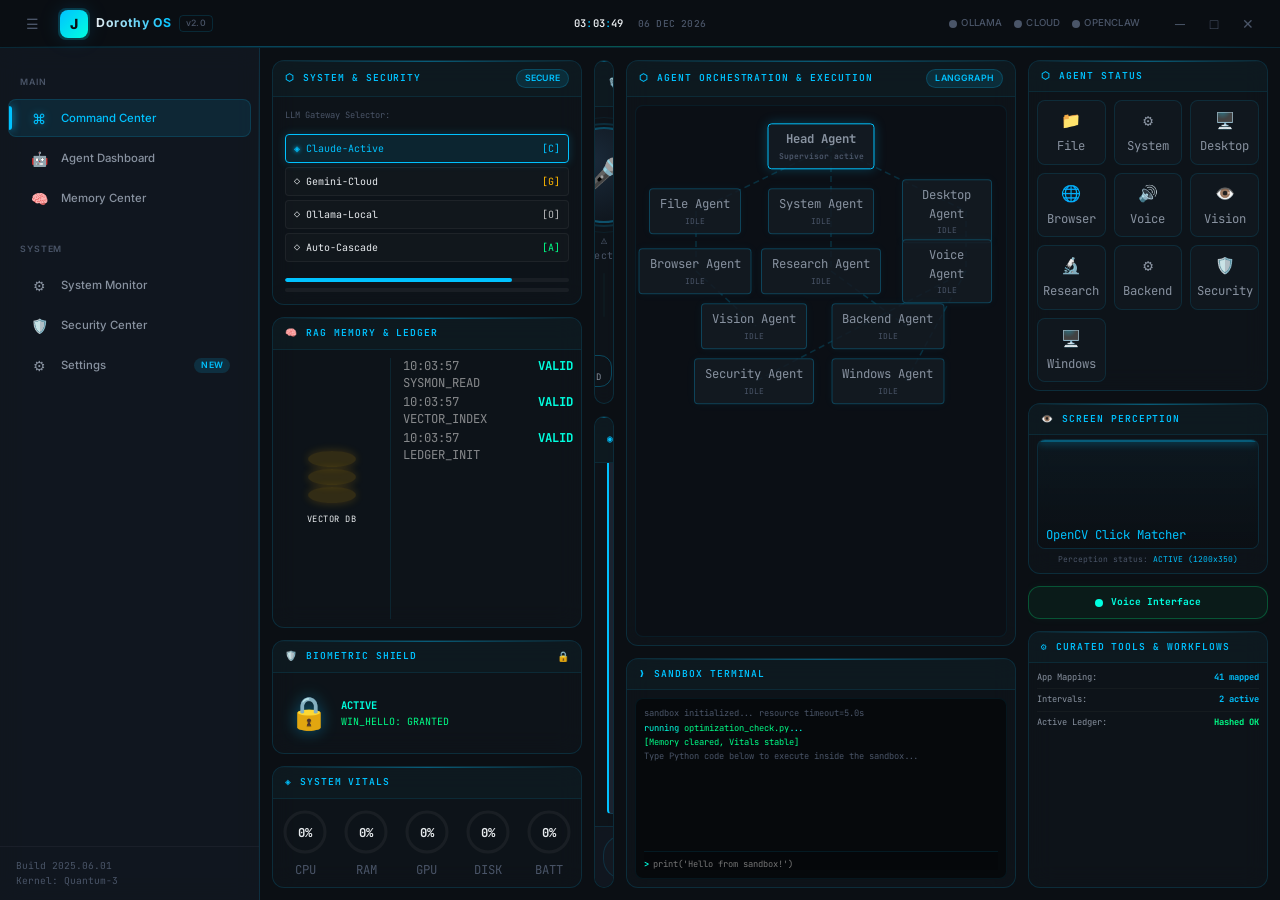
==== commit 40fc4328: "fix(ui): Correct typo in RAG Memory console label from 'pules' to 'VECTOR DB'" ====
--- a/ui/index.html
+++ b/ui/index.html
@@ -416,7 +416,7 @@
                     <div class="cylinder-ring mid"></div>
                     <div class="cylinder-ring bot"></div>
                   </div>
-                  <div class="rag-db-label">pules amber</div>
+                  <div class="rag-db-label">VECTOR DB</div>
                 </div>
                 <!-- Audit Ledger chain -->
                 <div class="audit-ledger-console">
